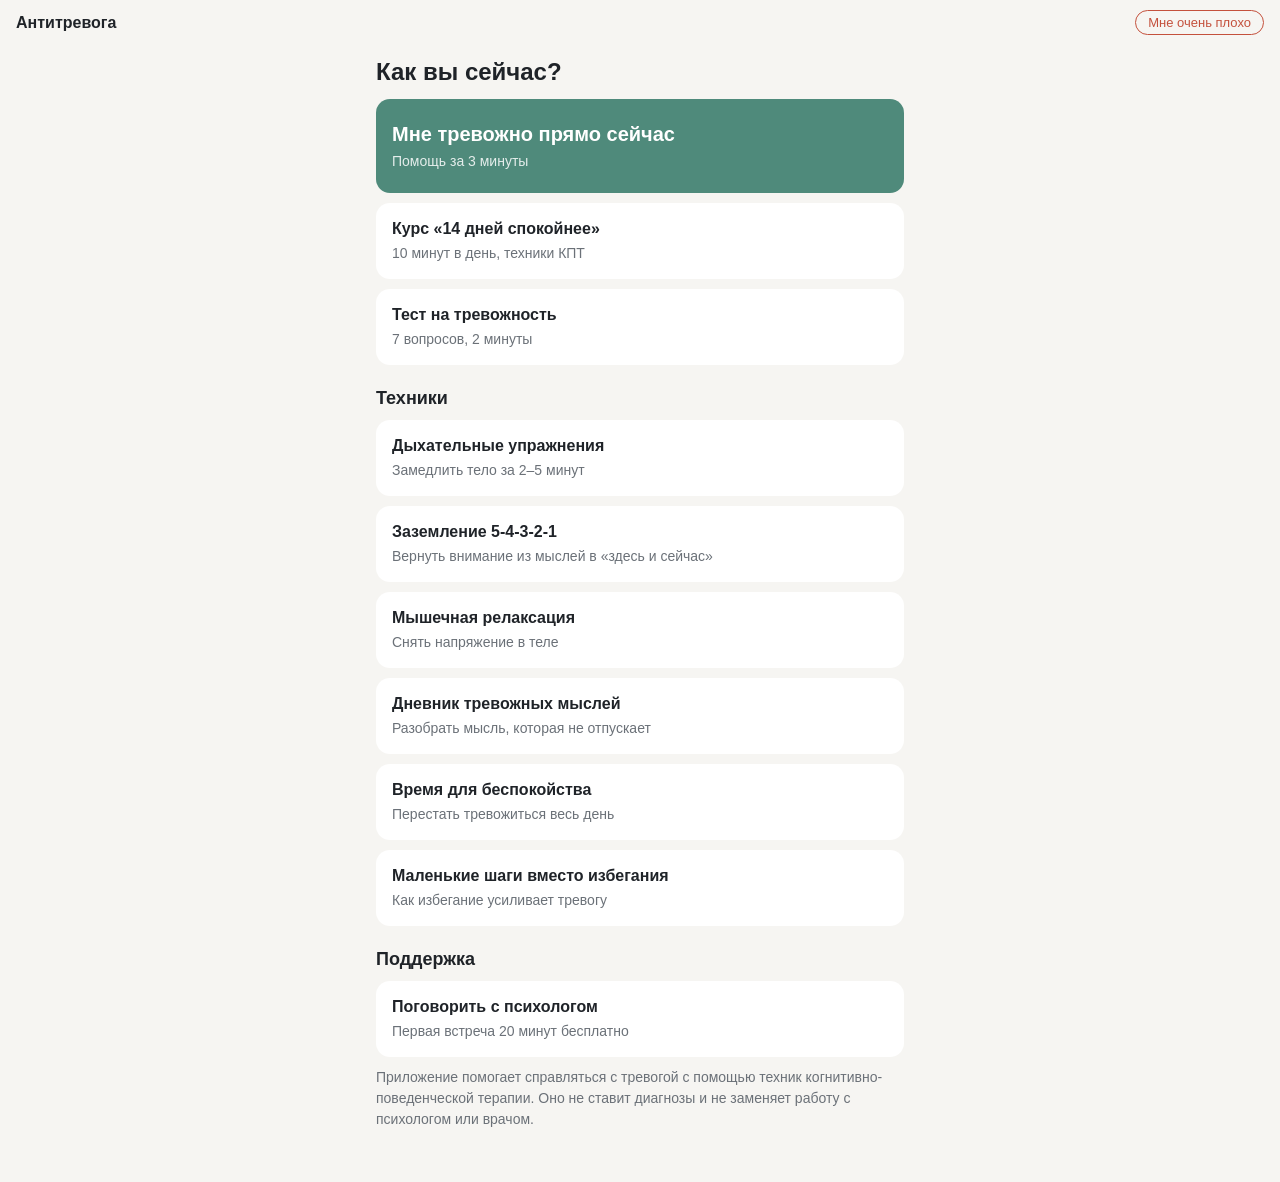
==== webapp/index.html @ 84f03b7c "Add Antitrevoga Telegram Mini App prototype Static web app for anxiety self-help (breathing, groundi" ====
<!doctype html>
<html lang="ru">
<head>
  <meta charset="utf-8">
  <meta name="viewport" content="width=device-width, initial-scale=1, viewport-fit=cover">
  <title>Антитревога</title>
  <script src="https://telegram.org/js/telegram-web-app.js"></script>
  <link rel="stylesheet" href="styles.css">
</head>
<body>
  <header class="topbar">
    <button class="back" id="back" hidden aria-label="Назад">‹</button>
    <span class="brand">Антитревога</span>
    <button class="crisis-link" id="crisis-btn">Мне очень плохо</button>
  </header>
  <main id="app"></main>
  <script src="content.js"></script>
  <script src="app.js"></script>
</body>
</html>
---- webapp/styles.css ----
:root {
  /* Внутри Telegram цвета берутся из темы пользователя, вне его — запасные значения. */
  --bg: var(--tg-theme-bg-color, #f6f5f2);
  --card: var(--tg-theme-secondary-bg-color, #ffffff);
  --text: var(--tg-theme-text-color, #1f2328);
  --muted: var(--tg-theme-hint-color, #6b7178);
  --accent: var(--tg-theme-button-color, #4f8a7b);
  --accent-text: var(--tg-theme-button-text-color, #ffffff);
  --danger: #c4513d;
  --radius: 14px;
}

@media (prefers-color-scheme: dark) {
  :root {
    --bg: var(--tg-theme-bg-color, #17191c);
    --card: var(--tg-theme-secondary-bg-color, #22252a);
    --text: var(--tg-theme-text-color, #eceef0);
    --muted: var(--tg-theme-hint-color, #9aa1a8);
    --accent: var(--tg-theme-button-color, #6fb3a2);
    --accent-text: var(--tg-theme-button-text-color, #0f1513);
  }
}

* { box-sizing: border-box; }

body {
  margin: 0;
  background: var(--bg);
  color: var(--text);
  font: 16px/1.5 -apple-system, BlinkMacSystemFont, "Segoe UI", Roboto, sans-serif;
  -webkit-tap-highlight-color: transparent;
}

.topbar {
  position: sticky; top: 0; z-index: 5;
  display: flex; align-items: center; gap: 8px;
  padding: 10px 16px;
  background: var(--bg);
}
.brand { font-weight: 600; flex: 1; }
.back { font-size: 28px; line-height: 1; background: none; border: 0; color: var(--text); padding: 0 6px 0 0; }
.crisis-link {
  background: none; border: 1px solid var(--danger); color: var(--danger);
  border-radius: 999px; padding: 4px 12px; font-size: 13px;
}

main { padding: 4px 16px 40px; max-width: 560px; margin: 0 auto; }

h1 { font-size: 24px; line-height: 1.25; margin: 8px 0 12px; }
h2 { font-size: 18px; margin: 20px 0 8px; }
p { margin: 0 0 12px; }
.muted { color: var(--muted); font-size: 14px; }

.card {
  display: block; width: 100%; text-align: left;
  background: var(--card); color: var(--text);
  border: 0; border-radius: var(--radius);
  padding: 14px 16px; margin: 0 0 10px;
  font: inherit; text-decoration: none;
}
button.card { cursor: pointer; }
.card .title { font-weight: 600; display: block; }
.card .sub { color: var(--muted); font-size: 14px; }

.sos {
  background: var(--accent); color: var(--accent-text);
  padding: 20px 16px;
}
.sos .title { font-size: 20px; }
.sos .sub { color: inherit; opacity: .85; }

.btn {
  display: block; width: 100%;
  background: var(--accent); color: var(--accent-text);
  border: 0; border-radius: var(--radius);
  padding: 14px; margin: 12px 0 0;
  font: inherit; font-weight: 600; text-align: center; text-decoration: none;
  cursor: pointer;
}
.btn.secondary { background: var(--card); color: var(--text); }

.grid2 { display: grid; grid-template-columns: 1fr 1fr; gap: 10px; }
.grid2 .card { margin: 0; }

.option {
  display: block; width: 100%;
  background: var(--card); color: var(--text);
  border: 2px solid transparent; border-radius: var(--radius);
  padding: 14px 16px; margin: 0 0 8px; font: inherit; text-align: left;
}
.option.selected { border-color: var(--accent); }

.progress { height: 6px; background: var(--card); border-radius: 3px; overflow: hidden; margin: 8px 0 16px; }
.progress > i { display: block; height: 100%; background: var(--accent); }

/* Дыхательный круг */
.breath-wrap { display: grid; place-items: center; height: 280px; }
.breath {
  width: 120px; height: 120px; border-radius: 50%;
  background: var(--accent); opacity: .85;
  display: grid; place-items: center;
  color: var(--accent-text); font-weight: 600;
  transition-property: transform; transition-timing-function: ease-in-out;
}
.chips { display: flex; flex-wrap: wrap; gap: 8px; margin: 0 0 12px; }
.chip {
  background: var(--card); color: var(--text); border: 2px solid transparent;
  border-radius: 999px; padding: 6px 14px; font: inherit; font-size: 14px;
}
.chip.selected { border-color: var(--accent); }

textarea, input[type=text] {
  width: 100%; font: inherit; color: var(--text);
  background: var(--card); border: 1px solid transparent; border-radius: 10px;
  padding: 10px 12px; margin: 4px 0 12px;
}
textarea { min-height: 72px; resize: vertical; }
label { font-size: 14px; color: var(--muted); }
input[type=range] { width: 100%; accent-color: var(--accent); }

.big-number { font-size: 56px; font-weight: 700; text-align: center; margin: 12px 0; }

.day { display: flex; align-items: center; gap: 12px; }
.day .num {
  flex: none; width: 36px; height: 36px; border-radius: 50%;
  display: grid; place-items: center; background: var(--bg); font-weight: 600;
}
.day.done .num { background: var(--accent); color: var(--accent-text); }
.day.locked { opacity: .5; }

.contact { display: flex; justify-content: space-between; gap: 12px; align-items: center; }
.contact a { color: var(--danger); font-weight: 700; white-space: nowrap; text-decoration: none; }

.notice { border-left: 3px solid var(--accent); padding: 8px 12px; background: var(--card); border-radius: 8px; }
.danger-box { border-left-color: var(--danger); }
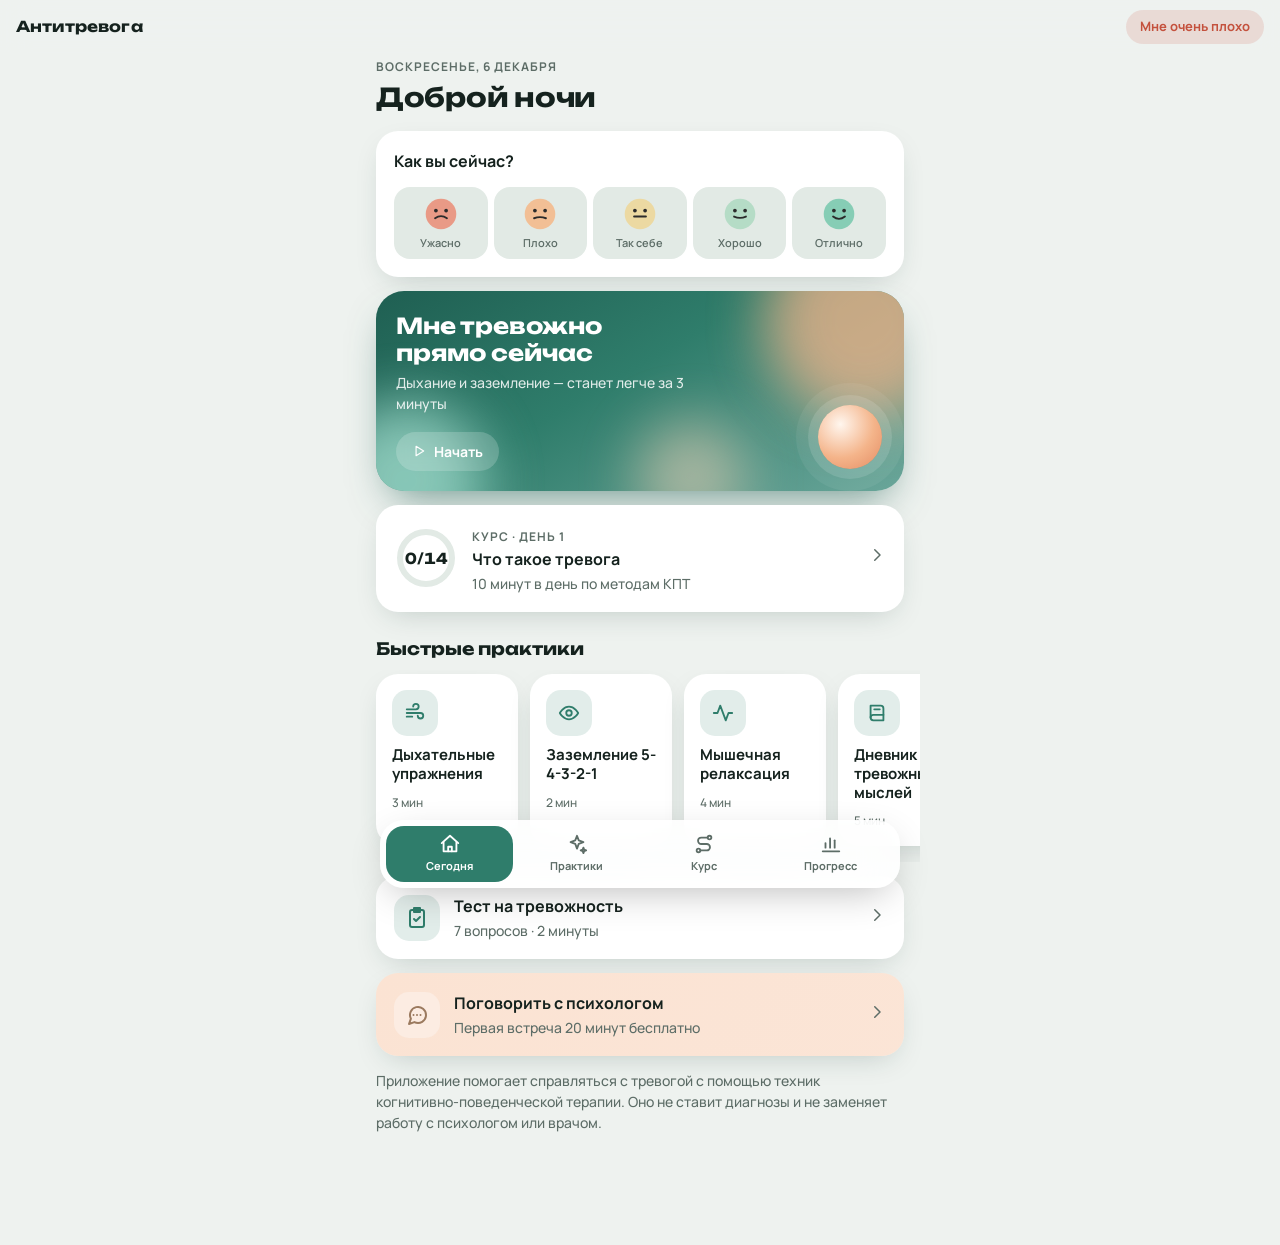
==== commit 07e7c496: "Redesign Antitrevoga as a mobile app Bottom tab bar (today, practices, course, progress), mood check" ====
--- a/webapp/index.html
+++ b/webapp/index.html
@@ -5,15 +5,22 @@
   <meta name="viewport" content="width=device-width, initial-scale=1, viewport-fit=cover">
   <title>Антитревога</title>
   <script src="https://telegram.org/js/telegram-web-app.js"></script>
+  <link rel="preconnect" href="https://fonts.googleapis.com">
+  <link rel="preconnect" href="https://fonts.gstatic.com" crossorigin>
+  <link rel="stylesheet" href="https://fonts.googleapis.com/css2?family=Manrope:wght@400;500;600;700;800&family=Unbounded:wght@500;700&display=swap">
   <link rel="stylesheet" href="styles.css">
 </head>
 <body>
   <header class="topbar">
-    <button class="back" id="back" hidden aria-label="Назад">‹</button>
-    <span class="brand">Антитревога</span>
+    <button class="back" id="back" hidden aria-label="Назад"></button>
+    <span class="brand" id="brand">Антитревога</span>
     <button class="crisis-link" id="crisis-btn">Мне очень плохо</button>
   </header>
   <main id="app"></main>
+  <nav class="tabbar" id="tabbar" aria-label="Разделы"></nav>
+  <!-- Библиотеки лежат локально: CDN в РФ могут быть недоступны. Без них приложение работает, только без части анимаций. -->
+  <script src="vendor/gsap.min.js"></script>
+  <script src="vendor/confetti.browser.js"></script>
   <script src="content.js"></script>
   <script src="app.js"></script>
 </body>
--- a/webapp/styles.css
+++ b/webapp/styles.css
@@ -1,135 +1,408 @@
+/* Layout: мобильное приложение — экран со скроллом + нижнее меню; карточки разной роли, а не одинаковые плитки.
+   Палитра «рассвет над водой»: туманный шалфей днём, хвойная ночь в тёмной теме, персиковый свет как тёплый акцент. */
 :root {
-  /* Внутри Telegram цвета берутся из темы пользователя, вне его — запасные значения. */
-  --bg: var(--tg-theme-bg-color, #f6f5f2);
-  --card: var(--tg-theme-secondary-bg-color, #ffffff);
-  --text: var(--tg-theme-text-color, #1f2328);
-  --muted: var(--tg-theme-hint-color, #6b7178);
-  --accent: var(--tg-theme-button-color, #4f8a7b);
-  --accent-text: var(--tg-theme-button-text-color, #ffffff);
+  --bg: #eef2ef;
+  --surface: #ffffff;
+  --surface-2: #e2eae5;
+  --ink: #15221e;
+  --muted: #5d6d67;
+  --accent: #2f7d6b;
+  --accent-ink: #ffffff;
+  --calm: #a6d2c6;
+  --glow: #f4b48a;
+  --glow-soft: #fbe3d3;
   --danger: #c4513d;
-  --radius: 14px;
+  --line: rgba(21, 34, 30, 0.08);
+  --shadow: 0 10px 30px -12px rgba(25, 60, 50, 0.25);
+
+  --font-display: "Unbounded", "Manrope", system-ui, sans-serif;
+  --font-body: "Manrope", -apple-system, BlinkMacSystemFont, "Segoe UI", Roboto, sans-serif;
+  --radius: 22px;
+  --radius-sm: 14px;
+  --tabbar-h: 68px;
+  color-scheme: light;
 }
 
 @media (prefers-color-scheme: dark) {
-  :root {
-    --bg: var(--tg-theme-bg-color, #17191c);
-    --card: var(--tg-theme-secondary-bg-color, #22252a);
-    --text: var(--tg-theme-text-color, #eceef0);
-    --muted: var(--tg-theme-hint-color, #9aa1a8);
-    --accent: var(--tg-theme-button-color, #6fb3a2);
-    --accent-text: var(--tg-theme-button-text-color, #0f1513);
+  :root:not([data-theme="light"]) {
+    --bg: #0d1614;
+    --surface: #16211e;
+    --surface-2: #1f2c28;
+    --ink: #e7efeb;
+    --muted: #8ea39b;
+    --accent: #6cc5ae;
+    --accent-ink: #0c1a16;
+    --calm: #2c5a4f;
+    --glow: #f0a97f;
+    --glow-soft: #3a2a22;
+    --danger: #ef7a62;
+    --line: rgba(231, 239, 235, 0.08);
+    --shadow: 0 10px 30px -12px rgba(0, 0, 0, 0.6);
+    color-scheme: dark;
   }
 }
+:root[data-theme="dark"] {
+  --bg: #0d1614;
+  --surface: #16211e;
+  --surface-2: #1f2c28;
+  --ink: #e7efeb;
+  --muted: #8ea39b;
+  --accent: #6cc5ae;
+  --accent-ink: #0c1a16;
+  --calm: #2c5a4f;
+  --glow: #f0a97f;
+  --glow-soft: #3a2a22;
+  --danger: #ef7a62;
+  --line: rgba(231, 239, 235, 0.08);
+  --shadow: 0 10px 30px -12px rgba(0, 0, 0, 0.6);
+  color-scheme: dark;
+}
 
 * { box-sizing: border-box; }
+html, body { min-height: 100%; }
 
 body {
   margin: 0;
   background: var(--bg);
-  color: var(--text);
-  font: 16px/1.5 -apple-system, BlinkMacSystemFont, "Segoe UI", Roboto, sans-serif;
+  color: var(--ink);
+  font: 500 16px/1.5 var(--font-body);
   -webkit-tap-highlight-color: transparent;
-}
-
+  -webkit-font-smoothing: antialiased;
+}
+
+button { font: inherit; color: inherit; cursor: pointer; }
+button:focus-visible, a:focus-visible, input:focus-visible, textarea:focus-visible {
+  outline: 2px solid var(--accent); outline-offset: 2px;
+}
+
+/* ---------- Верхняя панель ---------- */
 .topbar {
-  position: sticky; top: 0; z-index: 5;
-  display: flex; align-items: center; gap: 8px;
-  padding: 10px 16px;
-  background: var(--bg);
-}
-.brand { font-weight: 600; flex: 1; }
-.back { font-size: 28px; line-height: 1; background: none; border: 0; color: var(--text); padding: 0 6px 0 0; }
+  position: sticky; top: env(safe-area-inset-top, 0px); z-index: 20;
+  display: flex; align-items: center; gap: 10px;
+  padding: 10px max(16px, env(safe-area-inset-right, 0px)) 10px max(16px, env(safe-area-inset-left, 0px));
+  background: color-mix(in srgb, var(--bg) 82%, transparent);
+  backdrop-filter: blur(14px); -webkit-backdrop-filter: blur(14px);
+}
+body::before {
+  content: ""; position: fixed; inset: 0 0 auto; height: env(safe-area-inset-top, 0px);
+  z-index: 21; background: var(--bg);
+}
+.back[hidden] { display: none; }
+.back {
+  width: 38px; height: 38px; border-radius: 50%; border: 0;
+  background: var(--surface); display: grid; place-items: center; box-shadow: var(--shadow);
+}
+.brand { flex: 1; font: 700 15px var(--font-display); letter-spacing: .01em; }
 .crisis-link {
-  background: none; border: 1px solid var(--danger); color: var(--danger);
-  border-radius: 999px; padding: 4px 12px; font-size: 13px;
-}
-
-main { padding: 4px 16px 40px; max-width: 560px; margin: 0 auto; }
-
-h1 { font-size: 24px; line-height: 1.25; margin: 8px 0 12px; }
-h2 { font-size: 18px; margin: 20px 0 8px; }
+  border: 0; border-radius: 999px; padding: 7px 14px;
+  background: color-mix(in srgb, var(--danger) 14%, transparent); color: var(--danger);
+  font-size: 13px; font-weight: 700;
+}
+
+main {
+  display: flex; flex-direction: column; gap: 14px;
+  max-width: 560px; margin: 0 auto;
+  padding: 4px max(16px, env(safe-area-inset-right, 0px)) calc(var(--tabbar-h) + 32px + env(safe-area-inset-bottom, 0px)) max(16px, env(safe-area-inset-left, 0px));
+}
+body.no-tabs main { padding-bottom: calc(40px + env(safe-area-inset-bottom, 0px)); }
+
+.stack { display: flex; flex-direction: column; gap: 12px; }
+
+/* ---------- Типографика ---------- */
+h1 {
+  font: 700 26px/1.2 var(--font-display); letter-spacing: -0.01em;
+  margin: 6px 0 4px; text-wrap: balance;
+}
+h2 {
+  font: 700 17px/1.3 var(--font-display);
+  margin: 12px 0 0; text-wrap: balance;
+}
 p { margin: 0 0 12px; }
+.eyebrow { font-size: 12px; font-weight: 700; letter-spacing: .08em; text-transform: uppercase; color: var(--muted); }
 .muted { color: var(--muted); font-size: 14px; }
-
+.lead { font-size: 17px; line-height: 1.55; }
+
+/* ---------- Карточки ---------- */
 .card {
-  display: block; width: 100%; text-align: left;
-  background: var(--card); color: var(--text);
+  position: relative; display: block; width: 100%; text-align: left;
+  background: var(--surface); color: var(--ink);
   border: 0; border-radius: var(--radius);
-  padding: 14px 16px; margin: 0 0 10px;
-  font: inherit; text-decoration: none;
-}
-button.card { cursor: pointer; }
-.card .title { font-weight: 600; display: block; }
-.card .sub { color: var(--muted); font-size: 14px; }
-
-.sos {
-  background: var(--accent); color: var(--accent-text);
-  padding: 20px 16px;
-}
-.sos .title { font-size: 20px; }
-.sos .sub { color: inherit; opacity: .85; }
-
+  padding: 18px; text-decoration: none;
+  box-shadow: var(--shadow);
+}
+.card .title { display: block; font-weight: 700; font-size: 16px; }
+.card .sub { display: block; color: var(--muted); font-size: 14px; margin-top: 2px; }
+.row { display: flex; align-items: center; gap: 14px; }
+.row > .grow { flex: 1; min-width: 0; }
+
+.icon-chip {
+  flex: none; width: 46px; height: 46px; border-radius: 15px;
+  display: grid; place-items: center;
+  background: color-mix(in srgb, var(--accent) 14%, var(--surface));
+  color: var(--accent);
+}
+.icon-chip.warm { background: color-mix(in srgb, var(--glow) 25%, var(--surface)); color: color-mix(in srgb, var(--glow) 60%, var(--ink)); }
+.chev { color: var(--muted); flex: none; }
+
+/* Герой SOS: живое небо с плавающими пятнами света */
+.hero {
+  position: relative; overflow: hidden; isolation: isolate;
+  border-radius: 28px; padding: 22px 20px 20px; min-height: 178px;
+  color: #fff; border: 0; width: 100%; text-align: left;
+  background: linear-gradient(150deg, #1f5f52 0%, #2f7d6b 45%, #6aa69a 100%);
+  box-shadow: 0 18px 40px -16px rgba(31, 95, 82, .7);
+}
+.hero .blob {
+  position: absolute; border-radius: 50%; filter: blur(28px); z-index: -1; opacity: .75;
+  animation: drift 14s ease-in-out infinite alternate;
+}
+.hero .b1 { width: 200px; height: 200px; background: #f4b48a; right: -60px; top: -70px; }
+.hero .b2 { width: 160px; height: 160px; background: #a6e0d1; left: -50px; bottom: -70px; animation-duration: 18s; }
+.hero .b3 { width: 110px; height: 110px; background: #ffd9bd; right: 30%; bottom: -40px; animation-duration: 11s; opacity: .5; }
+@keyframes drift {
+  from { transform: translate(0, 0) scale(1); }
+  to   { transform: translate(-30px, 24px) scale(1.15); }
+}
+.hero .hero-title { font: 700 22px/1.2 var(--font-display); display: block; max-width: 70%; text-wrap: balance; }
+.hero .hero-sub { display: block; opacity: .85; margin-top: 6px; font-size: 14px; max-width: 62%; }
+.hero .pill {
+  display: inline-flex; align-items: center; gap: 8px; margin-top: 18px;
+  background: rgba(255,255,255,.18); border-radius: 999px; padding: 9px 16px; font-weight: 700; font-size: 14px;
+  backdrop-filter: blur(6px); -webkit-backdrop-filter: blur(6px);
+}
+.hero .mini-orb {
+  position: absolute; right: 22px; bottom: 22px; width: 64px; height: 64px; border-radius: 50%;
+  background: radial-gradient(circle at 35% 30%, #fff6ee, #f4b48a 55%, #e48b62);
+  box-shadow: 0 0 0 10px rgba(255,255,255,.12), 0 0 0 22px rgba(255,255,255,.06);
+  animation: breathe 8s ease-in-out infinite;
+}
+@keyframes breathe {
+  0%, 100% { transform: scale(.85); }
+  50% { transform: scale(1.1); }
+}
+
+/* Карточка психолога — тёплая */
+.warm-card {
+  background: linear-gradient(135deg, var(--glow-soft), color-mix(in srgb, var(--glow) 35%, var(--surface)));
+}
+
+/* ---------- Настроение ---------- */
+.moods { display: flex; justify-content: space-between; gap: 6px; margin-top: 14px; }
+.mood {
+  flex: 1; border: 0; background: var(--surface-2); border-radius: 16px; padding: 10px 0 8px;
+  display: flex; flex-direction: column; align-items: center; gap: 4px;
+  font-size: 11px; color: var(--muted); font-weight: 600;
+  transition: background .2s, transform .2s;
+}
+.mood svg { width: 34px; height: 34px; }
+.mood.selected { background: color-mix(in srgb, var(--accent) 22%, var(--surface)); color: var(--ink); }
+.mood-reply { margin: 12px 0 0; font-size: 14px; }
+
+/* ---------- Горизонтальная лента практик ---------- */
+.rail {
+  display: flex; gap: 12px; overflow-x: auto; scroll-snap-type: x mandatory;
+  margin: 0 calc(-1 * max(16px, env(safe-area-inset-left, 0px)));
+  padding: 4px max(16px, env(safe-area-inset-left, 0px)) 16px;
+  scrollbar-width: none; scroll-padding-inline: max(16px, env(safe-area-inset-left, 0px));
+}
+.rail::-webkit-scrollbar { display: none; }
+.tile {
+  flex: none; width: 142px; scroll-snap-align: start;
+  display: flex; flex-direction: column; gap: 10px; align-items: flex-start;
+  border: 0; text-align: left; border-radius: var(--radius); padding: 16px;
+  background: var(--surface); box-shadow: var(--shadow);
+}
+.tile .title { font-weight: 700; font-size: 15px; line-height: 1.25; }
+.tile .sub { font-size: 12px; color: var(--muted); }
+
+.grid2 { display: grid; grid-template-columns: 1fr 1fr; gap: 12px; }
+.grid2 .tile { width: auto; }
+
+/* ---------- Кольцо прогресса ---------- */
+.ring { flex: none; position: relative; width: 64px; height: 64px; }
+.ring svg { width: 100%; height: 100%; transform: rotate(-90deg); }
+.ring .track { stroke: var(--surface-2); }
+.ring .bar { stroke: var(--accent); stroke-linecap: round; transition: stroke-dashoffset 1s cubic-bezier(.2,.8,.2,1); }
+.ring .label {
+  position: absolute; inset: 0; display: grid; place-items: center;
+  font: 700 15px var(--font-display); font-variant-numeric: tabular-nums;
+}
+.ring.big { width: 112px; height: 112px; }
+.ring.big .label { font-size: 24px; }
+
+/* ---------- Кнопки ---------- */
 .btn {
-  display: block; width: 100%;
-  background: var(--accent); color: var(--accent-text);
-  border: 0; border-radius: var(--radius);
-  padding: 14px; margin: 12px 0 0;
-  font: inherit; font-weight: 600; text-align: center; text-decoration: none;
-  cursor: pointer;
-}
-.btn.secondary { background: var(--card); color: var(--text); }
-
-.grid2 { display: grid; grid-template-columns: 1fr 1fr; gap: 10px; }
-.grid2 .card { margin: 0; }
+  display: flex; align-items: center; justify-content: center; gap: 8px; width: 100%;
+  background: var(--accent); color: var(--accent-ink);
+  border: 0; border-radius: 18px; padding: 16px;
+  font-weight: 700; text-decoration: none;
+  box-shadow: 0 10px 24px -12px color-mix(in srgb, var(--accent) 80%, transparent);
+  transition: transform .15s;
+}
+.btn:active, .card:active, .tile:active, .hero:active, .mood:active { transform: scale(.97); }
+.btn.secondary { background: var(--surface); color: var(--ink); box-shadow: var(--shadow); }
+.btn.warm { background: var(--glow); color: #2b1a10; }
+.btn + .btn { margin-top: 10px; }
+main > .btn + .btn, main > form { margin-top: 0; }
+
+/* ---------- Нижнее меню ---------- */
+.tabbar {
+  position: fixed; z-index: 30;
+  left: max(12px, env(safe-area-inset-left, 0px)); right: max(12px, env(safe-area-inset-right, 0px));
+  bottom: calc(12px + env(safe-area-inset-bottom, 0px));
+  max-width: 520px; margin: 0 auto; height: var(--tabbar-h);
+  display: grid; grid-template-columns: repeat(4, 1fr);
+  background: color-mix(in srgb, var(--surface) 88%, transparent);
+  backdrop-filter: blur(18px); -webkit-backdrop-filter: blur(18px);
+  border-radius: 24px; box-shadow: 0 12px 40px -12px rgba(0,0,0,.3);
+  padding: 6px;
+}
+.tabbar[hidden] { display: none; }
+.tab {
+  position: relative; z-index: 1; border: 0; background: none;
+  display: flex; flex-direction: column; align-items: center; justify-content: center; gap: 3px;
+  font-size: 11px; font-weight: 700; color: var(--muted);
+  transition: color .25s;
+}
+.tab.active { color: var(--accent-ink); }
+.tab-indicator {
+  position: absolute; top: 6px; bottom: 6px; left: 6px; width: calc((100% - 12px) / 4);
+  border-radius: 18px; background: var(--accent);
+  transition: transform .45s cubic-bezier(.3,1.4,.5,1);
+}
+
+/* ---------- Дыхание ---------- */
+.orb-stage { position: relative; height: 330px; display: grid; place-items: center; margin: 4px 0; }
+.orb-halo, .orb-core {
+  position: absolute; border-radius: 50%;
+  transition-property: transform; transition-timing-function: cubic-bezier(.45,0,.55,1);
+}
+.orb-halo.h1 { width: 230px; height: 230px; background: color-mix(in srgb, var(--calm) 40%, transparent); }
+.orb-halo.h2 { width: 180px; height: 180px; background: color-mix(in srgb, var(--calm) 70%, transparent); }
+.orb-core {
+  width: 130px; height: 130px;
+  background: radial-gradient(circle at 35% 30%, #fff7ef, var(--glow) 50%, color-mix(in srgb, var(--glow) 70%, var(--accent)));
+  box-shadow: 0 20px 60px -10px color-mix(in srgb, var(--glow) 70%, transparent);
+}
+.orb-ring { position: absolute; width: 290px; height: 290px; transform: rotate(-90deg); }
+.orb-ring circle { fill: none; stroke-width: 4; }
+.orb-ring .track { stroke: var(--surface-2); }
+.orb-ring .bar { stroke: var(--accent); stroke-linecap: round; }
+.orb-label {
+  position: relative; z-index: 2; text-align: center; color: #3a2416; pointer-events: none;
+}
+.orb-label b { display: block; font: 700 20px var(--font-display); }
+.orb-label span { font: 700 30px var(--font-display); font-variant-numeric: tabular-nums; }
+.particles { position: absolute; inset: 0; pointer-events: none; }
+.particles i {
+  position: absolute; left: 50%; top: 50%; width: 6px; height: 6px; border-radius: 50%;
+  background: var(--glow); opacity: 0; animation: float 6s ease-in-out infinite;
+}
+@keyframes float {
+  0% { transform: translate(0, 0) scale(.5); opacity: 0; }
+  20% { opacity: .8; }
+  100% { transform: translate(var(--dx), var(--dy)) scale(1); opacity: 0; }
+}
+.timer { text-align: center; font-weight: 700; color: var(--muted); font-variant-numeric: tabular-nums; }
+
+.chips { display: flex; flex-wrap: wrap; gap: 8px; margin: 6px 0 4px; }
+.chip {
+  border: 0; border-radius: 999px; padding: 9px 16px; font-size: 14px; font-weight: 700;
+  background: var(--surface); color: var(--ink); box-shadow: var(--shadow);
+  transition: background .2s, color .2s;
+}
+.chip.selected { background: var(--ink); color: var(--bg); }
+
+/* ---------- Пошаговые упражнения ---------- */
+.dots { display: flex; gap: 6px; margin: 8px 0 18px; }
+.dots i { flex: 1; height: 6px; border-radius: 3px; background: var(--surface-2); transition: background .3s; }
+.dots i.on { background: var(--accent); }
+.step-num {
+  font: 700 96px/1 var(--font-display); text-align: center; margin: 18px 0 8px;
+  background: linear-gradient(160deg, var(--accent), var(--glow));
+  -webkit-background-clip: text; background-clip: text; color: transparent;
+}
+.center { text-align: center; }
+.count {
+  font: 700 64px/1 var(--font-display); text-align: center; margin: 24px 0;
+  font-variant-numeric: tabular-nums;
+}
 
 .option {
-  display: block; width: 100%;
-  background: var(--card); color: var(--text);
-  border: 2px solid transparent; border-radius: var(--radius);
-  padding: 14px 16px; margin: 0 0 8px; font: inherit; text-align: left;
-}
+  display: flex; align-items: center; gap: 12px; width: 100%;
+  background: var(--surface); color: var(--ink); box-shadow: var(--shadow);
+  border: 2px solid transparent; border-radius: 18px;
+  padding: 16px; text-align: left; font-weight: 600;
+  transition: border-color .2s, transform .15s;
+}
+.option .dot { width: 22px; height: 22px; border-radius: 50%; border: 2px solid var(--surface-2); flex: none; transition: all .2s; }
 .option.selected { border-color: var(--accent); }
-
-.progress { height: 6px; background: var(--card); border-radius: 3px; overflow: hidden; margin: 8px 0 16px; }
-.progress > i { display: block; height: 100%; background: var(--accent); }
-
-/* Дыхательный круг */
-.breath-wrap { display: grid; place-items: center; height: 280px; }
-.breath {
-  width: 120px; height: 120px; border-radius: 50%;
-  background: var(--accent); opacity: .85;
-  display: grid; place-items: center;
-  color: var(--accent-text); font-weight: 600;
-  transition-property: transform; transition-timing-function: ease-in-out;
-}
-.chips { display: flex; flex-wrap: wrap; gap: 8px; margin: 0 0 12px; }
-.chip {
-  background: var(--card); color: var(--text); border: 2px solid transparent;
-  border-radius: 999px; padding: 6px 14px; font: inherit; font-size: 14px;
-}
-.chip.selected { border-color: var(--accent); }
-
+.option.selected .dot { border-color: var(--accent); background: var(--accent); box-shadow: inset 0 0 0 4px var(--surface); }
+
+/* ---------- Формы ---------- */
 textarea, input[type=text] {
-  width: 100%; font: inherit; color: var(--text);
-  background: var(--card); border: 1px solid transparent; border-radius: 10px;
-  padding: 10px 12px; margin: 4px 0 12px;
-}
-textarea { min-height: 72px; resize: vertical; }
-label { font-size: 14px; color: var(--muted); }
-input[type=range] { width: 100%; accent-color: var(--accent); }
-
-.big-number { font-size: 56px; font-weight: 700; text-align: center; margin: 12px 0; }
-
-.day { display: flex; align-items: center; gap: 12px; }
-.day .num {
-  flex: none; width: 36px; height: 36px; border-radius: 50%;
-  display: grid; place-items: center; background: var(--bg); font-weight: 600;
-}
-.day.done .num { background: var(--accent); color: var(--accent-text); }
-.day.locked { opacity: .5; }
-
+  width: 100%; font: inherit; color: var(--ink);
+  background: var(--surface); border: 2px solid transparent; border-radius: 16px;
+  padding: 14px; margin: 6px 0 14px; box-shadow: var(--shadow);
+}
+textarea:focus, input[type=text]:focus { outline: none; border-color: var(--accent); }
+textarea { min-height: 84px; resize: vertical; }
+label { font-size: 14px; font-weight: 700; }
+input[type=range] { width: 100%; accent-color: var(--accent); margin: 10px 0 18px; }
+
+.notice {
+  border-radius: 18px; padding: 16px;
+  background: color-mix(in srgb, var(--accent) 10%, var(--surface));
+}
+.notice.danger { background: color-mix(in srgb, var(--danger) 12%, var(--surface)); }
+
+/* ---------- Курс: тропинка ---------- */
+.path { position: relative; display: flex; flex-direction: column; gap: 10px; }
+.path::before {
+  content: ""; position: absolute; left: 39px; top: 30px; bottom: 30px; width: 2px;
+  background: repeating-linear-gradient(to bottom, var(--surface-2) 0 6px, transparent 6px 12px);
+}
+.node { display: flex; align-items: center; gap: 14px; padding: 14px 16px; }
+.node .num {
+  position: relative; z-index: 1; flex: none; width: 46px; height: 46px; border-radius: 50%;
+  display: grid; place-items: center; font: 700 16px var(--font-display);
+  background: var(--surface-2); color: var(--muted);
+}
+.node.done .num { background: var(--accent); color: var(--accent-ink); }
+.node.current .num { background: var(--glow); color: #2b1a10; animation: pulse 2.4s ease-out infinite; }
+.node.locked { opacity: .55; box-shadow: none; background: transparent; }
+@keyframes pulse {
+  0% { box-shadow: 0 0 0 0 color-mix(in srgb, var(--glow) 70%, transparent); }
+  100% { box-shadow: 0 0 0 16px transparent; }
+}
+
+/* ---------- Прогресс ---------- */
+.stats { display: grid; grid-template-columns: repeat(3, 1fr); gap: 10px; }
+.stat { padding: 16px 12px; text-align: center; }
+.stat b { display: block; font: 700 28px var(--font-display); font-variant-numeric: tabular-nums; }
+.stat span { font-size: 12px; color: var(--muted); font-weight: 600; }
+.chart { width: 100%; height: auto; display: block; overflow: visible; }
+.chart text { fill: var(--muted); font: 600 11px var(--font-body); }
+.chart .grid { stroke: var(--line); }
+.chart .line { fill: none; stroke: var(--accent); stroke-width: 3; stroke-linecap: round; stroke-linejoin: round; }
+.chart .area { fill: color-mix(in srgb, var(--accent) 16%, transparent); }
+.chart .pt { fill: var(--surface); stroke: var(--accent); stroke-width: 2.5; }
+.chart .bar { fill: var(--accent); }
+.chart .bar.warn { fill: var(--glow); }
+.chart .bar.bad { fill: var(--danger); }
+
+/* ---------- Результат теста ---------- */
+.gauge { display: block; width: 240px; max-width: 100%; margin: 6px auto 0; }
+.gauge .track { stroke: var(--surface-2); }
+.gauge .bar { stroke: url(#gaugeGrad); stroke-linecap: round; }
+.score { text-align: center; font: 700 52px/1 var(--font-display); margin-top: -64px; font-variant-numeric: tabular-nums; }
+.score small { font-size: 18px; color: var(--muted); }
+
+.entry .title { margin-top: 2px; }
 .contact { display: flex; justify-content: space-between; gap: 12px; align-items: center; }
-.contact a { color: var(--danger); font-weight: 700; white-space: nowrap; text-decoration: none; }
-
-.notice { border-left: 3px solid var(--accent); padding: 8px 12px; background: var(--card); border-radius: 8px; }
-.danger-box { border-left-color: var(--danger); }
+.contact .phone { color: var(--danger); font: 700 16px var(--font-display); white-space: nowrap; text-decoration: none; user-select: all; }
+
+@media (prefers-reduced-motion: reduce) {
+  *, *::before, *::after { animation-duration: .001s !important; animation-iteration-count: 1 !important; transition-duration: .001s !important; }
+}
+.rail { margin-top: 10px; }
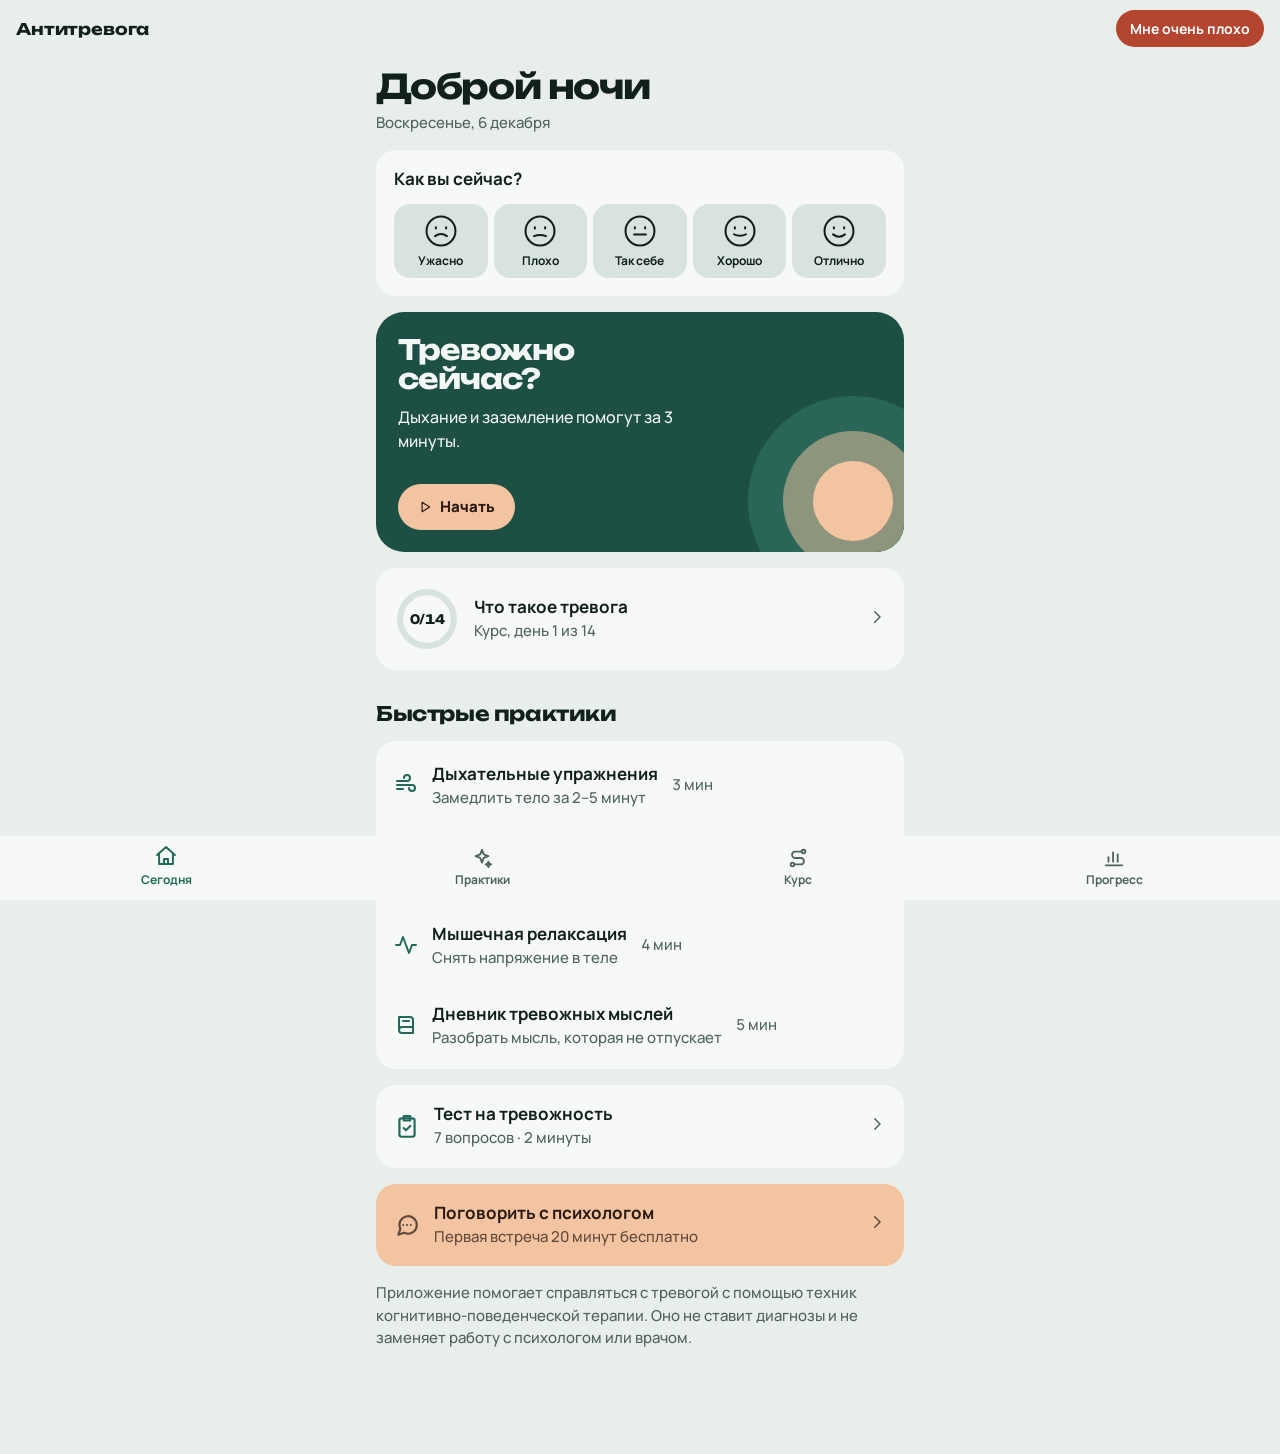
==== commit 51c3026c: "Restyle Antitrevoga by taste-skill house rules Flat colour fields instead of gradients and glows, to" ====
--- a/webapp/index.html
+++ b/webapp/index.html
@@ -18,9 +18,8 @@
   </header>
   <main id="app"></main>
   <nav class="tabbar" id="tabbar" aria-label="Разделы"></nav>
-  <!-- Библиотеки лежат локально: CDN в РФ могут быть недоступны. Без них приложение работает, только без части анимаций. -->
+  <!-- GSAP лежит локально: CDN в РФ могут быть недоступны. Без неё приложение работает, только без части анимаций. -->
   <script src="vendor/gsap.min.js"></script>
-  <script src="vendor/confetti.browser.js"></script>
   <script src="content.js"></script>
   <script src="app.js"></script>
 </body>
--- a/webapp/styles.css
+++ b/webapp/styles.css
@@ -1,60 +1,64 @@
-/* Layout: мобильное приложение — экран со скроллом + нижнее меню; карточки разной роли, а не одинаковые плитки.
-   Палитра «рассвет над водой»: туманный шалфей днём, хвойная ночь в тёмной теме, персиковый свет как тёплый акцент. */
+/* Layout: экран приложения — крупный заголовок, затем панели, разделённые шагом тона; меню прикреплено к низу.
+   Правила дома: без градиентов, теней, свечения, стекла, капса и иконок в плашках. Поверхности отделяются тоном.
+   Палитра: туманный шалфей (фон), хвойная зелень (действие и поле SOS), персик (тёплое поле психолога и дыхания). */
 :root {
-  --bg: #eef2ef;
-  --surface: #ffffff;
-  --surface-2: #e2eae5;
-  --ink: #15221e;
-  --muted: #5d6d67;
-  --accent: #2f7d6b;
+  --bg: #e8eeea;
+  --surface: #f6f9f7;
+  --surface-2: #d9e3dd;
+  --ink: #12201b;
+  --muted: #4f625b;
+  --accent: #23695a;
   --accent-ink: #ffffff;
-  --calm: #a6d2c6;
-  --glow: #f4b48a;
-  --glow-soft: #fbe3d3;
-  --danger: #c4513d;
-  --line: rgba(21, 34, 30, 0.08);
-  --shadow: 0 10px 30px -12px rgba(25, 60, 50, 0.25);
+  --field: #1d4f44;
+  --field-ink: #f3f7f5;
+  --field-2: #2a6658;
+  --peach: #f2c4a2;
+  --peach-ink: #2a1a10;
+  --peach-2: #e9b089;
+  --danger: #b4452f;
 
   --font-display: "Unbounded", "Manrope", system-ui, sans-serif;
   --font-body: "Manrope", -apple-system, BlinkMacSystemFont, "Segoe UI", Roboto, sans-serif;
-  --radius: 22px;
-  --radius-sm: 14px;
-  --tabbar-h: 68px;
+  --radius: 20px;
+  --tabbar-h: 64px;
+  --ease: cubic-bezier(.2, .8, .2, 1);
   color-scheme: light;
 }
 
 @media (prefers-color-scheme: dark) {
   :root:not([data-theme="light"]) {
-    --bg: #0d1614;
-    --surface: #16211e;
-    --surface-2: #1f2c28;
-    --ink: #e7efeb;
-    --muted: #8ea39b;
-    --accent: #6cc5ae;
-    --accent-ink: #0c1a16;
-    --calm: #2c5a4f;
-    --glow: #f0a97f;
-    --glow-soft: #3a2a22;
-    --danger: #ef7a62;
-    --line: rgba(231, 239, 235, 0.08);
-    --shadow: 0 10px 30px -12px rgba(0, 0, 0, 0.6);
+    --bg: #0e1513;
+    --surface: #17211e;
+    --surface-2: #233029;
+    --ink: #e9f0ec;
+    --muted: #a1b3ab;
+    --accent: #7fceb8;
+    --accent-ink: #0d1a16;
+    --field: #1d4f44;
+    --field-ink: #f3f7f5;
+    --field-2: #2a6658;
+    --peach: #f0b994;
+    --peach-ink: #2a1a10;
+    --peach-2: #e3a47b;
+    --danger: #f08a73;
     color-scheme: dark;
   }
 }
 :root[data-theme="dark"] {
-  --bg: #0d1614;
-  --surface: #16211e;
-  --surface-2: #1f2c28;
-  --ink: #e7efeb;
-  --muted: #8ea39b;
-  --accent: #6cc5ae;
-  --accent-ink: #0c1a16;
-  --calm: #2c5a4f;
-  --glow: #f0a97f;
-  --glow-soft: #3a2a22;
-  --danger: #ef7a62;
-  --line: rgba(231, 239, 235, 0.08);
-  --shadow: 0 10px 30px -12px rgba(0, 0, 0, 0.6);
+  --bg: #0e1513;
+  --surface: #17211e;
+  --surface-2: #233029;
+  --ink: #e9f0ec;
+  --muted: #a1b3ab;
+  --accent: #7fceb8;
+  --accent-ink: #0d1a16;
+  --field: #1d4f44;
+  --field-ink: #f3f7f5;
+  --field-2: #2a6658;
+  --peach: #f0b994;
+  --peach-ink: #2a1a10;
+  --peach-2: #e3a47b;
+  --danger: #f08a73;
   color-scheme: dark;
 }
 
@@ -65,23 +69,22 @@
   margin: 0;
   background: var(--bg);
   color: var(--ink);
-  font: 500 16px/1.5 var(--font-body);
+  font: 500 17px/1.5 var(--font-body);
   -webkit-tap-highlight-color: transparent;
   -webkit-font-smoothing: antialiased;
 }
 
 button { font: inherit; color: inherit; cursor: pointer; }
 button:focus-visible, a:focus-visible, input:focus-visible, textarea:focus-visible {
-  outline: 2px solid var(--accent); outline-offset: 2px;
-}
-
-/* ---------- Верхняя панель ---------- */
+  outline: 3px solid var(--accent); outline-offset: 2px;
+}
+
+/* ---------- Верхняя панель: простая полоса ---------- */
 .topbar {
   position: sticky; top: env(safe-area-inset-top, 0px); z-index: 20;
   display: flex; align-items: center; gap: 10px;
   padding: 10px max(16px, env(safe-area-inset-right, 0px)) 10px max(16px, env(safe-area-inset-left, 0px));
-  background: color-mix(in srgb, var(--bg) 82%, transparent);
-  backdrop-filter: blur(14px); -webkit-backdrop-filter: blur(14px);
+  background: var(--bg);
 }
 body::before {
   content: ""; position: fixed; inset: 0 0 auto; height: env(safe-area-inset-top, 0px);
@@ -89,320 +92,266 @@
 }
 .back[hidden] { display: none; }
 .back {
-  width: 38px; height: 38px; border-radius: 50%; border: 0;
-  background: var(--surface); display: grid; place-items: center; box-shadow: var(--shadow);
-}
-.brand { flex: 1; font: 700 15px var(--font-display); letter-spacing: .01em; }
+  width: 40px; height: 40px; border-radius: 50%; border: 0;
+  background: var(--surface-2); display: grid; place-items: center;
+}
+.brand { flex: 1; font: 700 16px var(--font-display); letter-spacing: -0.01em; }
 .crisis-link {
-  border: 0; border-radius: 999px; padding: 7px 14px;
-  background: color-mix(in srgb, var(--danger) 14%, transparent); color: var(--danger);
-  font-size: 13px; font-weight: 700;
+  border: 0; border-radius: 999px; padding: 8px 14px;
+  background: var(--danger); color: #fff;
+  font-size: 14px; font-weight: 700;
 }
 
 main {
-  display: flex; flex-direction: column; gap: 14px;
+  display: flex; flex-direction: column; gap: 16px;
   max-width: 560px; margin: 0 auto;
-  padding: 4px max(16px, env(safe-area-inset-right, 0px)) calc(var(--tabbar-h) + 32px + env(safe-area-inset-bottom, 0px)) max(16px, env(safe-area-inset-left, 0px));
+  padding: 8px max(16px, env(safe-area-inset-right, 0px)) calc(var(--tabbar-h) + 40px + env(safe-area-inset-bottom, 0px)) max(16px, env(safe-area-inset-left, 0px));
 }
 body.no-tabs main { padding-bottom: calc(40px + env(safe-area-inset-bottom, 0px)); }
-
-.stack { display: flex; flex-direction: column; gap: 12px; }
-
-/* ---------- Типографика ---------- */
+.stack { display: flex; flex-direction: column; gap: 10px; }
+
+/* ---------- Типографика: крупное и мелкое, без промежуточного ---------- */
 h1 {
-  font: 700 26px/1.2 var(--font-display); letter-spacing: -0.01em;
-  margin: 6px 0 4px; text-wrap: balance;
+  font: 700 34px/1.02 var(--font-display); letter-spacing: -0.035em;
+  margin: 4px 0 0; text-wrap: balance;
 }
 h2 {
-  font: 700 17px/1.3 var(--font-display);
-  margin: 12px 0 0; text-wrap: balance;
-}
-p { margin: 0 0 12px; }
-.eyebrow { font-size: 12px; font-weight: 700; letter-spacing: .08em; text-transform: uppercase; color: var(--muted); }
-.muted { color: var(--muted); font-size: 14px; }
-.lead { font-size: 17px; line-height: 1.55; }
-
-/* ---------- Карточки ---------- */
+  font: 700 20px/1.15 var(--font-display); letter-spacing: -0.02em;
+  margin: 16px 0 0; text-wrap: balance;
+}
+p { margin: 0; }
+.muted { color: var(--muted); font-size: 15px; }
+.lead { font-size: 18px; line-height: 1.55; }
+.center { text-align: center; }
+
+/* ---------- Панели ---------- */
 .card {
   position: relative; display: block; width: 100%; text-align: left;
   background: var(--surface); color: var(--ink);
   border: 0; border-radius: var(--radius);
   padding: 18px; text-decoration: none;
-  box-shadow: var(--shadow);
-}
-.card .title { display: block; font-weight: 700; font-size: 16px; }
-.card .sub { display: block; color: var(--muted); font-size: 14px; margin-top: 2px; }
+  transition: background .2s, transform .15s var(--ease);
+}
+button.card:hover { background: color-mix(in srgb, var(--surface) 70%, var(--surface-2)); }
+.card .title { display: block; font-weight: 700; font-size: 17px; line-height: 1.3; }
+.card .sub { display: block; color: var(--muted); font-size: 15px; margin-top: 2px; }
+.card > p + p, .card > p + .btn, .card > .row + .btn { margin-top: 14px; }
 .row { display: flex; align-items: center; gap: 14px; }
 .row > .grow { flex: 1; min-width: 0; }
-
-.icon-chip {
-  flex: none; width: 46px; height: 46px; border-radius: 15px;
-  display: grid; place-items: center;
-  background: color-mix(in srgb, var(--accent) 14%, var(--surface));
-  color: var(--accent);
-}
-.icon-chip.warm { background: color-mix(in srgb, var(--glow) 25%, var(--surface)); color: color-mix(in srgb, var(--glow) 60%, var(--ink)); }
+.ico { flex: none; color: var(--accent); display: grid; place-items: center; }
 .chev { color: var(--muted); flex: none; }
 
-/* Герой SOS: живое небо с плавающими пятнами света */
+/* Список строк внутри одной панели: строки разделены шагом тона, а не линиями */
+.list { background: var(--surface); border-radius: var(--radius); padding: 6px; display: flex; flex-direction: column; gap: 4px; }
+.list .item {
+  display: flex; align-items: center; gap: 14px; width: 100%; text-align: left;
+  border: 0; background: transparent; border-radius: 14px; padding: 14px 12px;
+  transition: background .2s, transform .15s var(--ease);
+}
+.list .item:hover, .list .item:active { background: var(--surface-2); }
+.list .item .title { display: block; font-weight: 700; }
+.list .item .sub { display: block; color: var(--muted); font-size: 15px; }
+.list .item .meta { flex: none; color: var(--muted); font-size: 15px; font-variant-numeric: tabular-nums; }
+
+/* ---------- Поле SOS: сплошной цвет и дышащий круг ---------- */
 .hero {
-  position: relative; overflow: hidden; isolation: isolate;
-  border-radius: 28px; padding: 22px 20px 20px; min-height: 178px;
-  color: #fff; border: 0; width: 100%; text-align: left;
-  background: linear-gradient(150deg, #1f5f52 0%, #2f7d6b 45%, #6aa69a 100%);
-  box-shadow: 0 18px 40px -16px rgba(31, 95, 82, .7);
-}
-.hero .blob {
-  position: absolute; border-radius: 50%; filter: blur(28px); z-index: -1; opacity: .75;
-  animation: drift 14s ease-in-out infinite alternate;
-}
-.hero .b1 { width: 200px; height: 200px; background: #f4b48a; right: -60px; top: -70px; }
-.hero .b2 { width: 160px; height: 160px; background: #a6e0d1; left: -50px; bottom: -70px; animation-duration: 18s; }
-.hero .b3 { width: 110px; height: 110px; background: #ffd9bd; right: 30%; bottom: -40px; animation-duration: 11s; opacity: .5; }
-@keyframes drift {
-  from { transform: translate(0, 0) scale(1); }
-  to   { transform: translate(-30px, 24px) scale(1.15); }
-}
-.hero .hero-title { font: 700 22px/1.2 var(--font-display); display: block; max-width: 70%; text-wrap: balance; }
-.hero .hero-sub { display: block; opacity: .85; margin-top: 6px; font-size: 14px; max-width: 62%; }
-.hero .pill {
-  display: inline-flex; align-items: center; gap: 8px; margin-top: 18px;
-  background: rgba(255,255,255,.18); border-radius: 999px; padding: 9px 16px; font-weight: 700; font-size: 14px;
-  backdrop-filter: blur(6px); -webkit-backdrop-filter: blur(6px);
-}
-.hero .mini-orb {
-  position: absolute; right: 22px; bottom: 22px; width: 64px; height: 64px; border-radius: 50%;
-  background: radial-gradient(circle at 35% 30%, #fff6ee, #f4b48a 55%, #e48b62);
-  box-shadow: 0 0 0 10px rgba(255,255,255,.12), 0 0 0 22px rgba(255,255,255,.06);
-  animation: breathe 8s ease-in-out infinite;
-}
+  position: relative; overflow: hidden;
+  border-radius: 28px; padding: 24px 22px 22px; min-height: 240px;
+  background: var(--field); color: var(--field-ink);
+  border: 0; width: 100%; text-align: left;
+  display: flex; flex-direction: column; align-items: flex-start;
+  transition: transform .15s var(--ease);
+}
+.hero .hero-title { font: 700 28px/1.02 var(--font-display); letter-spacing: -0.035em; max-width: 60%; text-wrap: balance; }
+.hero .hero-sub { margin-top: 12px; font-size: 16px; max-width: 64%; color: var(--field-ink); }
+.hero .go {
+  margin-top: auto; display: inline-flex; align-items: center; gap: 8px;
+  background: var(--peach); color: var(--peach-ink);
+  border-radius: 999px; padding: 12px 20px; font-weight: 800; font-size: 15px;
+}
+.hero .rings { position: absolute; right: -54px; bottom: -54px; width: 210px; height: 210px; }
+.hero .rings i { position: absolute; inset: 0; margin: auto; border-radius: 50%; }
+.hero .rings .r1 { width: 210px; height: 210px; background: var(--field-2); }
+.hero .rings .r2 { width: 140px; height: 140px; background: color-mix(in srgb, var(--field-2) 50%, var(--peach)); }
+.hero .rings .r3 { width: 80px; height: 80px; background: var(--peach); animation: breathe 8s ease-in-out infinite; }
 @keyframes breathe {
-  0%, 100% { transform: scale(.85); }
-  50% { transform: scale(1.1); }
-}
-
-/* Карточка психолога — тёплая */
-.warm-card {
-  background: linear-gradient(135deg, var(--glow-soft), color-mix(in srgb, var(--glow) 35%, var(--surface)));
-}
+  0%, 100% { transform: scale(.82); }
+  50% { transform: scale(1.12); }
+}
+
+/* Тёплое поле: психолог */
+.warm { background: var(--peach); color: var(--peach-ink); }
+.warm .sub, .warm .chev, .warm .ico { color: color-mix(in srgb, var(--peach-ink) 72%, var(--peach)); }
+button.card.warm:hover { background: var(--peach-2); }
 
 /* ---------- Настроение ---------- */
-.moods { display: flex; justify-content: space-between; gap: 6px; margin-top: 14px; }
+.moods { display: grid; grid-template-columns: repeat(5, 1fr); gap: 6px; margin-top: 14px; }
 .mood {
-  flex: 1; border: 0; background: var(--surface-2); border-radius: 16px; padding: 10px 0 8px;
+  border: 0; background: var(--surface-2); border-radius: 16px; padding: 10px 0 8px;
   display: flex; flex-direction: column; align-items: center; gap: 4px;
-  font-size: 11px; color: var(--muted); font-weight: 600;
-  transition: background .2s, transform .2s;
-}
-.mood svg { width: 34px; height: 34px; }
-.mood.selected { background: color-mix(in srgb, var(--accent) 22%, var(--surface)); color: var(--ink); }
-.mood-reply { margin: 12px 0 0; font-size: 14px; }
-
-/* ---------- Горизонтальная лента практик ---------- */
-.rail {
-  display: flex; gap: 12px; overflow-x: auto; scroll-snap-type: x mandatory;
-  margin: 0 calc(-1 * max(16px, env(safe-area-inset-left, 0px)));
-  padding: 4px max(16px, env(safe-area-inset-left, 0px)) 16px;
-  scrollbar-width: none; scroll-padding-inline: max(16px, env(safe-area-inset-left, 0px));
-}
-.rail::-webkit-scrollbar { display: none; }
-.tile {
-  flex: none; width: 142px; scroll-snap-align: start;
-  display: flex; flex-direction: column; gap: 10px; align-items: flex-start;
-  border: 0; text-align: left; border-radius: var(--radius); padding: 16px;
-  background: var(--surface); box-shadow: var(--shadow);
-}
-.tile .title { font-weight: 700; font-size: 15px; line-height: 1.25; }
-.tile .sub { font-size: 12px; color: var(--muted); }
-
-.grid2 { display: grid; grid-template-columns: 1fr 1fr; gap: 12px; }
-.grid2 .tile { width: auto; }
+  font-size: 12px; color: var(--ink); font-weight: 700;
+  transition: background .2s, color .2s, transform .15s var(--ease);
+}
+.mood svg { width: 34px; height: 34px; color: var(--ink); }
+.mood.selected { background: var(--accent); color: var(--accent-ink); }
+.mood.selected svg { color: var(--accent-ink); }
+.mood-reply { margin-top: 14px; }
 
 /* ---------- Кольцо прогресса ---------- */
-.ring { flex: none; position: relative; width: 64px; height: 64px; }
+.ring { flex: none; position: relative; width: 66px; height: 66px; }
 .ring svg { width: 100%; height: 100%; transform: rotate(-90deg); }
 .ring .track { stroke: var(--surface-2); }
-.ring .bar { stroke: var(--accent); stroke-linecap: round; transition: stroke-dashoffset 1s cubic-bezier(.2,.8,.2,1); }
+.ring .bar { stroke: var(--accent); stroke-linecap: round; transition: stroke-dashoffset 1.1s var(--ease); }
 .ring .label {
   position: absolute; inset: 0; display: grid; place-items: center;
-  font: 700 15px var(--font-display); font-variant-numeric: tabular-nums;
-}
-.ring.big { width: 112px; height: 112px; }
-.ring.big .label { font-size: 24px; }
-
-/* ---------- Кнопки ---------- */
+  font: 700 13px var(--font-display); font-variant-numeric: tabular-nums; letter-spacing: -0.03em;
+}
+.ring.big { width: 116px; height: 116px; }
+.ring.big .label { font-size: 26px; }
+
+/* ---------- Кнопки: плоские, полностью круглые ---------- */
 .btn {
   display: flex; align-items: center; justify-content: center; gap: 8px; width: 100%;
   background: var(--accent); color: var(--accent-ink);
-  border: 0; border-radius: 18px; padding: 16px;
-  font-weight: 700; text-decoration: none;
-  box-shadow: 0 10px 24px -12px color-mix(in srgb, var(--accent) 80%, transparent);
-  transition: transform .15s;
-}
-.btn:active, .card:active, .tile:active, .hero:active, .mood:active { transform: scale(.97); }
-.btn.secondary { background: var(--surface); color: var(--ink); box-shadow: var(--shadow); }
-.btn.warm { background: var(--glow); color: #2b1a10; }
-.btn + .btn { margin-top: 10px; }
-main > .btn + .btn, main > form { margin-top: 0; }
-
-/* ---------- Нижнее меню ---------- */
+  border: 0; border-radius: 999px; padding: 16px 20px;
+  font-weight: 800; text-decoration: none;
+  transition: background .2s, transform .15s var(--ease);
+}
+.btn:hover { background: color-mix(in srgb, var(--accent) 86%, var(--ink)); }
+.btn.secondary { background: var(--surface-2); color: var(--ink); }
+.btn.secondary:hover { background: color-mix(in srgb, var(--surface-2) 80%, var(--ink)); }
+.btn.peach { background: var(--peach); color: var(--peach-ink); }
+.btn.peach:hover { background: var(--peach-2); }
+.btn:active, .card:active, .hero:active, .mood:active, .list .item:active, .option:active, .chip:active { transform: scale(.97); }
+.pair { display: grid; grid-template-columns: 1fr 1fr; gap: 10px; }
+
+/* ---------- Нижнее меню: прикреплённая полоса ---------- */
 .tabbar {
-  position: fixed; z-index: 30;
-  left: max(12px, env(safe-area-inset-left, 0px)); right: max(12px, env(safe-area-inset-right, 0px));
-  bottom: calc(12px + env(safe-area-inset-bottom, 0px));
-  max-width: 520px; margin: 0 auto; height: var(--tabbar-h);
+  position: fixed; z-index: 30; left: 0; right: 0; bottom: 0;
   display: grid; grid-template-columns: repeat(4, 1fr);
-  background: color-mix(in srgb, var(--surface) 88%, transparent);
-  backdrop-filter: blur(18px); -webkit-backdrop-filter: blur(18px);
-  border-radius: 24px; box-shadow: 0 12px 40px -12px rgba(0,0,0,.3);
-  padding: 6px;
+  height: calc(var(--tabbar-h) + env(safe-area-inset-bottom, 0px));
+  padding: 0 max(8px, env(safe-area-inset-right, 0px)) env(safe-area-inset-bottom, 0px) max(8px, env(safe-area-inset-left, 0px));
+  background: var(--surface);
 }
 .tabbar[hidden] { display: none; }
+.tab-indicator { display: none; }
 .tab {
-  position: relative; z-index: 1; border: 0; background: none;
-  display: flex; flex-direction: column; align-items: center; justify-content: center; gap: 3px;
-  font-size: 11px; font-weight: 700; color: var(--muted);
-  transition: color .25s;
-}
-.tab.active { color: var(--accent-ink); }
-.tab-indicator {
-  position: absolute; top: 6px; bottom: 6px; left: 6px; width: calc((100% - 12px) / 4);
-  border-radius: 18px; background: var(--accent);
-  transition: transform .45s cubic-bezier(.3,1.4,.5,1);
-}
+  border: 0; background: none;
+  display: flex; flex-direction: column; align-items: center; justify-content: center; gap: 2px;
+  font-size: 12px; font-weight: 700; color: var(--muted);
+  transition: color .2s;
+}
+.tab svg { transition: transform .3s var(--ease); }
+.tab.active { color: var(--accent); }
+.tab.active svg { transform: translateY(-2px) scale(1.08); }
 
 /* ---------- Дыхание ---------- */
-.orb-stage { position: relative; height: 330px; display: grid; place-items: center; margin: 4px 0; }
+.orb-stage { position: relative; height: 330px; display: grid; place-items: center; }
 .orb-halo, .orb-core {
   position: absolute; border-radius: 50%;
-  transition-property: transform; transition-timing-function: cubic-bezier(.45,0,.55,1);
-}
-.orb-halo.h1 { width: 230px; height: 230px; background: color-mix(in srgb, var(--calm) 40%, transparent); }
-.orb-halo.h2 { width: 180px; height: 180px; background: color-mix(in srgb, var(--calm) 70%, transparent); }
-.orb-core {
-  width: 130px; height: 130px;
-  background: radial-gradient(circle at 35% 30%, #fff7ef, var(--glow) 50%, color-mix(in srgb, var(--glow) 70%, var(--accent)));
-  box-shadow: 0 20px 60px -10px color-mix(in srgb, var(--glow) 70%, transparent);
-}
-.orb-ring { position: absolute; width: 290px; height: 290px; transform: rotate(-90deg); }
-.orb-ring circle { fill: none; stroke-width: 4; }
-.orb-ring .track { stroke: var(--surface-2); }
-.orb-ring .bar { stroke: var(--accent); stroke-linecap: round; }
-.orb-label {
-  position: relative; z-index: 2; text-align: center; color: #3a2416; pointer-events: none;
-}
-.orb-label b { display: block; font: 700 20px var(--font-display); }
-.orb-label span { font: 700 30px var(--font-display); font-variant-numeric: tabular-nums; }
-.particles { position: absolute; inset: 0; pointer-events: none; }
-.particles i {
-  position: absolute; left: 50%; top: 50%; width: 6px; height: 6px; border-radius: 50%;
-  background: var(--glow); opacity: 0; animation: float 6s ease-in-out infinite;
-}
-@keyframes float {
-  0% { transform: translate(0, 0) scale(.5); opacity: 0; }
-  20% { opacity: .8; }
-  100% { transform: translate(var(--dx), var(--dy)) scale(1); opacity: 0; }
-}
+  transition-property: transform; transition-timing-function: cubic-bezier(.45, 0, .55, 1);
+}
+.orb-halo.h1 { width: 236px; height: 236px; background: var(--surface-2); }
+.orb-halo.h2 { width: 184px; height: 184px; background: color-mix(in srgb, var(--surface-2) 55%, var(--peach)); }
+.orb-core { width: 132px; height: 132px; background: var(--peach); }
+.orb-ring { position: absolute; width: 300px; height: 300px; transform: rotate(-90deg); }
+.orb-ring circle { fill: none; stroke-width: 6; }
+.orb-ring .track { stroke: transparent; }
+.orb-ring .bar { stroke: var(--accent); stroke-linecap: round; transition: stroke-dashoffset 1s linear; }
+.orb-label { position: relative; z-index: 2; text-align: center; color: var(--peach-ink); pointer-events: none; }
+.orb-label b { display: block; font: 700 20px var(--font-display); letter-spacing: -0.02em; }
+.orb-label span { font: 700 34px/1 var(--font-display); font-variant-numeric: tabular-nums; }
 .timer { text-align: center; font-weight: 700; color: var(--muted); font-variant-numeric: tabular-nums; }
 
-.chips { display: flex; flex-wrap: wrap; gap: 8px; margin: 6px 0 4px; }
+.chips { display: flex; flex-wrap: wrap; gap: 8px; }
 .chip {
-  border: 0; border-radius: 999px; padding: 9px 16px; font-size: 14px; font-weight: 700;
-  background: var(--surface); color: var(--ink); box-shadow: var(--shadow);
-  transition: background .2s, color .2s;
+  border: 0; border-radius: 999px; padding: 10px 16px; font-size: 15px; font-weight: 700;
+  background: var(--surface-2); color: var(--ink);
+  transition: background .2s, color .2s, transform .15s var(--ease);
 }
 .chip.selected { background: var(--ink); color: var(--bg); }
 
 /* ---------- Пошаговые упражнения ---------- */
-.dots { display: flex; gap: 6px; margin: 8px 0 18px; }
+.dots { display: flex; gap: 6px; }
 .dots i { flex: 1; height: 6px; border-radius: 3px; background: var(--surface-2); transition: background .3s; }
 .dots i.on { background: var(--accent); }
-.step-num {
-  font: 700 96px/1 var(--font-display); text-align: center; margin: 18px 0 8px;
-  background: linear-gradient(160deg, var(--accent), var(--glow));
-  -webkit-background-clip: text; background-clip: text; color: transparent;
-}
-.center { text-align: center; }
-.count {
-  font: 700 64px/1 var(--font-display); text-align: center; margin: 24px 0;
-  font-variant-numeric: tabular-nums;
-}
+.step-num { font: 700 120px/1 var(--font-display); letter-spacing: -0.05em; text-align: center; margin-top: 12px; color: var(--accent); }
+.count { font: 700 72px/1 var(--font-display); letter-spacing: -0.04em; text-align: center; margin: 16px 0; font-variant-numeric: tabular-nums; }
 
 .option {
   display: flex; align-items: center; gap: 12px; width: 100%;
-  background: var(--surface); color: var(--ink); box-shadow: var(--shadow);
-  border: 2px solid transparent; border-radius: 18px;
-  padding: 16px; text-align: left; font-weight: 600;
-  transition: border-color .2s, transform .15s;
-}
-.option .dot { width: 22px; height: 22px; border-radius: 50%; border: 2px solid var(--surface-2); flex: none; transition: all .2s; }
-.option.selected { border-color: var(--accent); }
-.option.selected .dot { border-color: var(--accent); background: var(--accent); box-shadow: inset 0 0 0 4px var(--surface); }
+  background: var(--surface); color: var(--ink);
+  border: 0; border-radius: 18px;
+  padding: 18px 16px; text-align: left; font-weight: 700;
+  transition: background .2s, color .2s, transform .15s var(--ease);
+}
+.option:hover { background: color-mix(in srgb, var(--surface) 70%, var(--surface-2)); }
+.option .dot { width: 22px; height: 22px; border-radius: 50%; background: var(--surface-2); flex: none; transition: background .2s; }
+.option.selected { background: var(--accent); color: var(--accent-ink); }
+.option.selected .dot { background: var(--accent-ink); }
 
 /* ---------- Формы ---------- */
+form { display: flex; flex-direction: column; gap: 6px; }
 textarea, input[type=text] {
   width: 100%; font: inherit; color: var(--ink);
   background: var(--surface); border: 2px solid transparent; border-radius: 16px;
-  padding: 14px; margin: 6px 0 14px; box-shadow: var(--shadow);
+  padding: 14px; margin-bottom: 10px;
 }
 textarea:focus, input[type=text]:focus { outline: none; border-color: var(--accent); }
-textarea { min-height: 84px; resize: vertical; }
-label { font-size: 14px; font-weight: 700; }
-input[type=range] { width: 100%; accent-color: var(--accent); margin: 10px 0 18px; }
-
-.notice {
-  border-radius: 18px; padding: 16px;
-  background: color-mix(in srgb, var(--accent) 10%, var(--surface));
-}
-.notice.danger { background: color-mix(in srgb, var(--danger) 12%, var(--surface)); }
-
-/* ---------- Курс: тропинка ---------- */
-.path { position: relative; display: flex; flex-direction: column; gap: 10px; }
-.path::before {
-  content: ""; position: absolute; left: 39px; top: 30px; bottom: 30px; width: 2px;
-  background: repeating-linear-gradient(to bottom, var(--surface-2) 0 6px, transparent 6px 12px);
-}
-.node { display: flex; align-items: center; gap: 14px; padding: 14px 16px; }
+textarea { min-height: 88px; resize: vertical; }
+label { font-size: 15px; font-weight: 700; }
+input[type=range] { width: 100%; accent-color: var(--accent); margin: 8px 0 14px; }
+
+.notice { border-radius: var(--radius); padding: 18px; background: var(--surface-2); font-weight: 700; }
+.notice.danger { background: color-mix(in srgb, var(--danger) 18%, var(--surface)); font-weight: 600; }
+
+/* ---------- Курс ---------- */
+.path { display: flex; flex-direction: column; gap: 6px; }
+.node { display: flex; align-items: center; gap: 14px; padding: 12px 14px; }
 .node .num {
-  position: relative; z-index: 1; flex: none; width: 46px; height: 46px; border-radius: 50%;
+  flex: none; width: 44px; height: 44px; border-radius: 50%;
   display: grid; place-items: center; font: 700 16px var(--font-display);
-  background: var(--surface-2); color: var(--muted);
+  background: var(--surface-2); color: var(--ink);
 }
 .node.done .num { background: var(--accent); color: var(--accent-ink); }
-.node.current .num { background: var(--glow); color: #2b1a10; animation: pulse 2.4s ease-out infinite; }
-.node.locked { opacity: .55; box-shadow: none; background: transparent; }
-@keyframes pulse {
-  0% { box-shadow: 0 0 0 0 color-mix(in srgb, var(--glow) 70%, transparent); }
-  100% { box-shadow: 0 0 0 16px transparent; }
-}
+.node.current { background: var(--peach); color: var(--peach-ink); }
+.node.current .sub { color: color-mix(in srgb, var(--peach-ink) 72%, var(--peach)); }
+.node.current .num { background: var(--peach-ink); color: var(--peach); animation: nudge 2.4s var(--ease) infinite; }
+.node.locked { background: transparent; color: var(--muted); }
+.node.locked .num { background: transparent; color: var(--muted); }
+@keyframes nudge { 0%, 70%, 100% { transform: scale(1); } 80% { transform: scale(1.12); } }
 
 /* ---------- Прогресс ---------- */
-.stats { display: grid; grid-template-columns: repeat(3, 1fr); gap: 10px; }
-.stat { padding: 16px 12px; text-align: center; }
-.stat b { display: block; font: 700 28px var(--font-display); font-variant-numeric: tabular-nums; }
-.stat span { font-size: 12px; color: var(--muted); font-weight: 600; }
+.stats { display: grid; grid-template-columns: repeat(3, 1fr); gap: 8px; }
+.stat { padding: 16px 12px; }
+.stat b { display: block; font: 700 34px/1 var(--font-display); letter-spacing: -0.04em; font-variant-numeric: tabular-nums; }
+.stat span { display: block; margin-top: 6px; font-size: 14px; color: var(--muted); font-weight: 600; line-height: 1.3; }
+.stat.field { background: var(--field); color: var(--field-ink); }
+.stat.field span { color: var(--field-ink); }
 .chart { width: 100%; height: auto; display: block; overflow: visible; }
-.chart text { fill: var(--muted); font: 600 11px var(--font-body); }
-.chart .grid { stroke: var(--line); }
+.chart text { fill: var(--muted); font: 700 12px var(--font-body); }
+.chart .base { stroke: var(--surface-2); stroke-width: 2; }
 .chart .line { fill: none; stroke: var(--accent); stroke-width: 3; stroke-linecap: round; stroke-linejoin: round; }
-.chart .area { fill: color-mix(in srgb, var(--accent) 16%, transparent); }
-.chart .pt { fill: var(--surface); stroke: var(--accent); stroke-width: 2.5; }
+.chart .area { fill: color-mix(in srgb, var(--accent) 14%, transparent); }
+.chart .pt { fill: var(--surface); stroke: var(--accent); stroke-width: 3; }
 .chart .bar { fill: var(--accent); }
-.chart .bar.warn { fill: var(--glow); }
+.chart .bar.warn { fill: var(--peach-2); }
 .chart .bar.bad { fill: var(--danger); }
+.chart .val { fill: var(--ink); }
 
 /* ---------- Результат теста ---------- */
-.gauge { display: block; width: 240px; max-width: 100%; margin: 6px auto 0; }
+.gauge { display: block; width: 260px; max-width: 100%; margin: 0 auto; }
 .gauge .track { stroke: var(--surface-2); }
-.gauge .bar { stroke: url(#gaugeGrad); stroke-linecap: round; }
-.score { text-align: center; font: 700 52px/1 var(--font-display); margin-top: -64px; font-variant-numeric: tabular-nums; }
-.score small { font-size: 18px; color: var(--muted); }
-
-.entry .title { margin-top: 2px; }
+.gauge .bar { stroke: var(--accent); stroke-linecap: round; }
+.gauge .bar.warn { stroke: var(--peach-2); }
+.gauge .bar.bad { stroke: var(--danger); }
+.score { text-align: center; font: 700 64px/1 var(--font-display); letter-spacing: -0.05em; margin-top: -76px; font-variant-numeric: tabular-nums; }
+.score small { font-size: 20px; color: var(--muted); letter-spacing: 0; }
+
 .contact { display: flex; justify-content: space-between; gap: 12px; align-items: center; }
-.contact .phone { color: var(--danger); font: 700 16px var(--font-display); white-space: nowrap; text-decoration: none; user-select: all; }
+.contact .phone { color: var(--danger); font: 700 17px var(--font-display); white-space: nowrap; text-decoration: none; user-select: all; }
 
 @media (prefers-reduced-motion: reduce) {
   *, *::before, *::after { animation-duration: .001s !important; animation-iteration-count: 1 !important; transition-duration: .001s !important; }
 }
-.rail { margin-top: 10px; }
+.mood-reply + .btn { margin-top: 12px; }
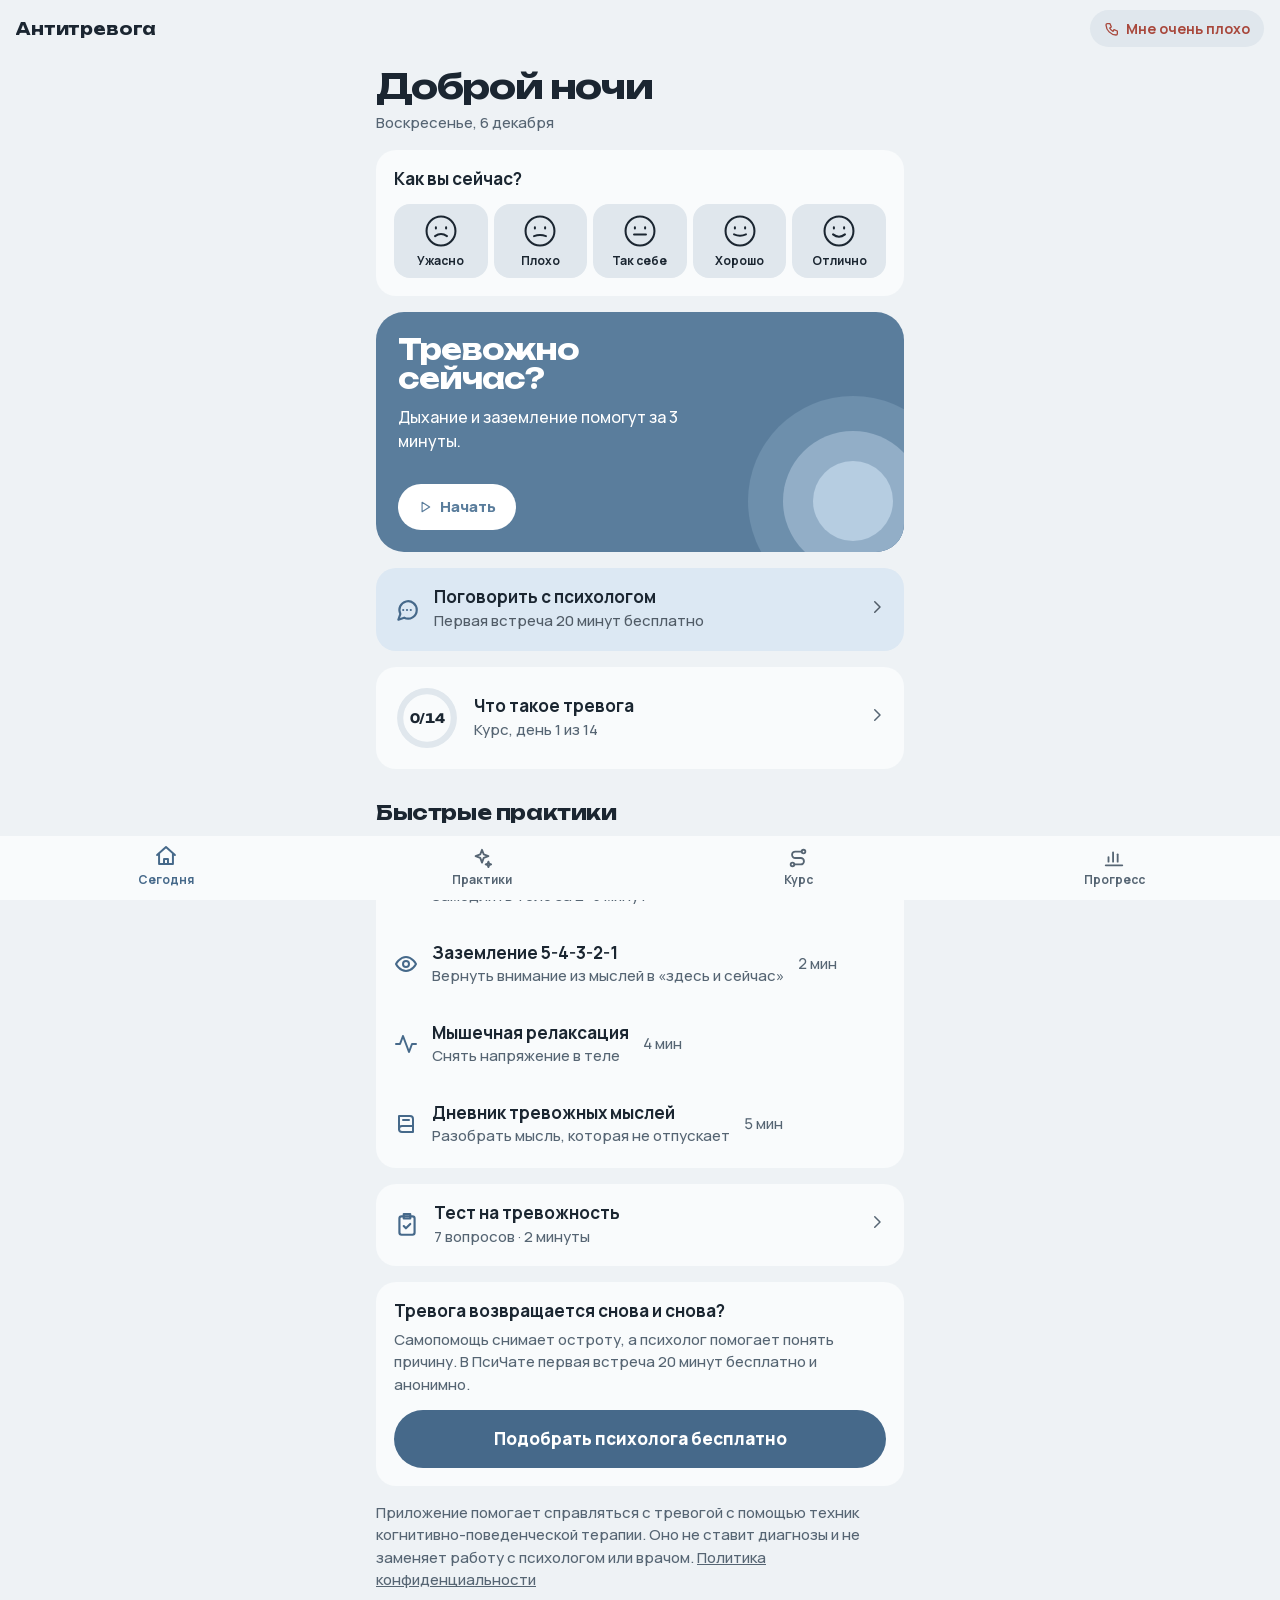
==== commit 43dbd083: "Steady page entrance and add breathing particles Blocks no longer jump after they fade in: fonts are" ====
--- a/webapp/index.html
+++ b/webapp/index.html
@@ -5,9 +5,9 @@
   <meta name="viewport" content="width=device-width, initial-scale=1, viewport-fit=cover">
   <title>Антитревога</title>
   <script src="https://telegram.org/js/telegram-web-app.js"></script>
-  <link rel="preconnect" href="https://fonts.googleapis.com">
-  <link rel="preconnect" href="https://fonts.gstatic.com" crossorigin>
-  <link rel="stylesheet" href="https://fonts.googleapis.com/css2?family=Manrope:wght@400;500;600;700;800&family=Unbounded:wght@500;700&display=swap">
+  <link rel="preload" href="fonts/manrope-cyrillic.woff2" as="font" type="font/woff2" crossorigin>
+  <link rel="preload" href="fonts/unbounded-cyrillic.woff2" as="font" type="font/woff2" crossorigin>
+  <link rel="stylesheet" href="fonts.css">
   <link rel="stylesheet" href="styles.css">
 </head>
 <body>
--- a/webapp/fonts.css
+++ b/webapp/fonts.css
@@ -0,0 +1,21 @@
+/* Шрифты лежат рядом с приложением: Google Fonts из РФ грузятся медленно, а поздняя подмена шрифта сдвигает вёрстку. */
+@font-face {
+  font-family: "Manrope"; font-style: normal; font-weight: 400 800; font-display: swap;
+  src: url(fonts/manrope-cyrillic.woff2) format("woff2");
+  unicode-range: U+0301, U+0400-045F, U+0490-0491, U+04B0-04B1, U+2116;
+}
+@font-face {
+  font-family: "Manrope"; font-style: normal; font-weight: 400 800; font-display: swap;
+  src: url(fonts/manrope-latin.woff2) format("woff2");
+  unicode-range: U+0000-00FF, U+0131, U+0152-0153, U+02BB-02BC, U+02C6, U+02DA, U+02DC, U+0304, U+0308, U+0329, U+2000-206F, U+20AC, U+2122, U+2191, U+2193, U+2212, U+2215, U+FEFF, U+FFFD;
+}
+@font-face {
+  font-family: "Unbounded"; font-style: normal; font-weight: 500 700; font-display: swap;
+  src: url(fonts/unbounded-cyrillic.woff2) format("woff2");
+  unicode-range: U+0301, U+0400-045F, U+0490-0491, U+04B0-04B1, U+2116;
+}
+@font-face {
+  font-family: "Unbounded"; font-style: normal; font-weight: 500 700; font-display: swap;
+  src: url(fonts/unbounded-latin.woff2) format("woff2");
+  unicode-range: U+0000-00FF, U+0131, U+0152-0153, U+02BB-02BC, U+02C6, U+02DA, U+02DC, U+0304, U+0308, U+0329, U+2000-206F, U+20AC, U+2122, U+2191, U+2193, U+2212, U+2215, U+FEFF, U+FFFD;
+}
--- a/webapp/styles.css
+++ b/webapp/styles.css
@@ -1,21 +1,24 @@
 /* Layout: экран приложения — крупный заголовок, затем панели, разделённые шагом тона; меню прикреплено к низу.
    Правила дома: без градиентов, теней, свечения, стекла, капса и иконок в плашках. Поверхности отделяются тоном.
-   Палитра: туманный шалфей (фон), хвойная зелень (действие и поле SOS), персик (тёплое поле психолога и дыхания). */
+   Палитра: утренний туман (фон), спокойный серо-голубой (действие и поле SOS), светло-голубой (поле психолога и дыхательная сфера). */
 :root {
-  --bg: #e8eeea;
-  --surface: #f6f9f7;
-  --surface-2: #d9e3dd;
-  --ink: #12201b;
-  --muted: #4f625b;
-  --accent: #23695a;
+  --bg: #eef2f5;
+  --surface: #f9fbfc;
+  --surface-2: #e0e7ed;
+  --ink: #1b2631;
+  --muted: #566573;
+  --accent: #46698a;
   --accent-ink: #ffffff;
-  --field: #1d4f44;
-  --field-ink: #f3f7f5;
-  --field-2: #2a6658;
-  --peach: #f2c4a2;
-  --peach-ink: #2a1a10;
-  --peach-2: #e9b089;
-  --danger: #b4452f;
+  --field: #5a7d9c;
+  --field-ink: #ffffff;
+  --field-2: #6d8fac;
+  --soft: #dce8f3;
+  --soft-ink: #1b2631;
+  --soft-2: #ccdcea;
+  --orb: #b6cde1;
+  --orb-ink: #15212c;
+  --warn: #c99a52;
+  --danger: #a8483c;
 
   --font-display: "Unbounded", "Manrope", system-ui, sans-serif;
   --font-body: "Manrope", -apple-system, BlinkMacSystemFont, "Segoe UI", Roboto, sans-serif;
@@ -27,38 +30,44 @@
 
 @media (prefers-color-scheme: dark) {
   :root:not([data-theme="light"]) {
-    --bg: #0e1513;
-    --surface: #17211e;
-    --surface-2: #233029;
-    --ink: #e9f0ec;
-    --muted: #a1b3ab;
-    --accent: #7fceb8;
-    --accent-ink: #0d1a16;
-    --field: #1d4f44;
-    --field-ink: #f3f7f5;
-    --field-2: #2a6658;
-    --peach: #f0b994;
-    --peach-ink: #2a1a10;
-    --peach-2: #e3a47b;
-    --danger: #f08a73;
+    --bg: #10151b;
+    --surface: #18202a;
+    --surface-2: #232d39;
+    --ink: #e8edf2;
+    --muted: #9eabb8;
+    --accent: #9dbbd6;
+    --accent-ink: #0f1720;
+    --field: #34506a;
+    --field-ink: #f2f6f9;
+    --field-2: #426180;
+    --soft: #213549;
+    --soft-ink: #e8edf2;
+    --soft-2: #2a4259;
+    --orb: #8fb0cc;
+    --orb-ink: #0f1720;
+    --warn: #d6ad6e;
+    --danger: #f0907f;
     color-scheme: dark;
   }
 }
 :root[data-theme="dark"] {
-  --bg: #0e1513;
-  --surface: #17211e;
-  --surface-2: #233029;
-  --ink: #e9f0ec;
-  --muted: #a1b3ab;
-  --accent: #7fceb8;
-  --accent-ink: #0d1a16;
-  --field: #1d4f44;
-  --field-ink: #f3f7f5;
-  --field-2: #2a6658;
-  --peach: #f0b994;
-  --peach-ink: #2a1a10;
-  --peach-2: #e3a47b;
-  --danger: #f08a73;
+  --bg: #10151b;
+  --surface: #18202a;
+  --surface-2: #232d39;
+  --ink: #e8edf2;
+  --muted: #9eabb8;
+  --accent: #9dbbd6;
+  --accent-ink: #0f1720;
+  --field: #34506a;
+  --field-ink: #f2f6f9;
+  --field-2: #426180;
+  --soft: #213549;
+  --soft-ink: #e8edf2;
+  --soft-2: #2a4259;
+  --orb: #8fb0cc;
+  --orb-ink: #0f1720;
+  --warn: #d6ad6e;
+  --danger: #f0907f;
   color-scheme: dark;
 }
 
@@ -97,8 +106,9 @@
 }
 .brand { flex: 1; font: 700 16px var(--font-display); letter-spacing: -0.01em; }
 .crisis-link {
+  display: inline-flex; align-items: center; gap: 6px;
   border: 0; border-radius: 999px; padding: 8px 14px;
-  background: var(--danger); color: #fff;
+  background: var(--surface-2); color: var(--danger);
   font-size: 14px; font-weight: 700;
 }
 
@@ -132,7 +142,7 @@
   padding: 18px; text-decoration: none;
   transition: background .2s, transform .15s var(--ease);
 }
-button.card:hover { background: color-mix(in srgb, var(--surface) 70%, var(--surface-2)); }
+button.card:not(.warm):not(.current):hover { background: color-mix(in srgb, var(--surface) 55%, var(--surface-2)); }
 .card .title { display: block; font-weight: 700; font-size: 17px; line-height: 1.3; }
 .card .sub { display: block; color: var(--muted); font-size: 15px; margin-top: 2px; }
 .card > p + p, .card > p + .btn, .card > .row + .btn { margin-top: 14px; }
@@ -166,23 +176,26 @@
 .hero .hero-sub { margin-top: 12px; font-size: 16px; max-width: 64%; color: var(--field-ink); }
 .hero .go {
   margin-top: auto; display: inline-flex; align-items: center; gap: 8px;
-  background: var(--peach); color: var(--peach-ink);
+  background: var(--field-ink); color: var(--field);
   border-radius: 999px; padding: 12px 20px; font-weight: 800; font-size: 15px;
 }
 .hero .rings { position: absolute; right: -54px; bottom: -54px; width: 210px; height: 210px; }
 .hero .rings i { position: absolute; inset: 0; margin: auto; border-radius: 50%; }
 .hero .rings .r1 { width: 210px; height: 210px; background: var(--field-2); }
-.hero .rings .r2 { width: 140px; height: 140px; background: color-mix(in srgb, var(--field-2) 50%, var(--peach)); }
-.hero .rings .r3 { width: 80px; height: 80px; background: var(--peach); animation: breathe 8s ease-in-out infinite; }
+.hero .rings .r2 { width: 140px; height: 140px; background: color-mix(in srgb, var(--field-2) 50%, var(--orb)); }
+.hero .rings .r3 { width: 80px; height: 80px; background: var(--orb); animation: breathe 8s ease-in-out infinite; }
 @keyframes breathe {
   0%, 100% { transform: scale(.82); }
   50% { transform: scale(1.12); }
 }
 
 /* Тёплое поле: психолог */
-.warm { background: var(--peach); color: var(--peach-ink); }
-.warm .sub, .warm .chev, .warm .ico { color: color-mix(in srgb, var(--peach-ink) 72%, var(--peach)); }
-button.card.warm:hover { background: var(--peach-2); }
+.warm { background: var(--soft); color: var(--soft-ink); }
+.warm .sub, .warm .chev { color: color-mix(in srgb, var(--soft-ink) 72%, var(--soft)); }
+.warm .ico { color: var(--accent); }
+button.card.warm:hover { background: var(--soft-2); }
+.psy-link { display: flex; align-items: center; justify-content: center; gap: 8px; border: 0; background: none; color: var(--accent); font-weight: 800; padding: 10px; border-radius: 999px; transition: background .2s, transform .15s var(--ease); }
+.psy-link:hover { background: var(--surface-2); }
 
 /* ---------- Настроение ---------- */
 .moods { display: grid; grid-template-columns: repeat(5, 1fr); gap: 6px; margin-top: 14px; }
@@ -220,8 +233,7 @@
 .btn:hover { background: color-mix(in srgb, var(--accent) 86%, var(--ink)); }
 .btn.secondary { background: var(--surface-2); color: var(--ink); }
 .btn.secondary:hover { background: color-mix(in srgb, var(--surface-2) 80%, var(--ink)); }
-.btn.peach { background: var(--peach); color: var(--peach-ink); }
-.btn.peach:hover { background: var(--peach-2); }
+
 .btn:active, .card:active, .hero:active, .mood:active, .list .item:active, .option:active, .chip:active { transform: scale(.97); }
 .pair { display: grid; grid-template-columns: 1fr 1fr; gap: 10px; }
 
@@ -252,15 +264,16 @@
   transition-property: transform; transition-timing-function: cubic-bezier(.45, 0, .55, 1);
 }
 .orb-halo.h1 { width: 236px; height: 236px; background: var(--surface-2); }
-.orb-halo.h2 { width: 184px; height: 184px; background: color-mix(in srgb, var(--surface-2) 55%, var(--peach)); }
-.orb-core { width: 132px; height: 132px; background: var(--peach); }
+.orb-halo.h2 { width: 184px; height: 184px; background: color-mix(in srgb, var(--surface-2) 65%, var(--accent)); }
+.orb-core { width: 132px; height: 132px; background: var(--orb); }
 .orb-ring { position: absolute; width: 300px; height: 300px; transform: rotate(-90deg); }
 .orb-ring circle { fill: none; stroke-width: 6; }
 .orb-ring .track { stroke: transparent; }
 .orb-ring .bar { stroke: var(--accent); stroke-linecap: round; transition: stroke-dashoffset 1s linear; }
-.orb-label { position: relative; z-index: 2; text-align: center; color: var(--peach-ink); pointer-events: none; }
+.particles { position: absolute; inset: 0; width: 100%; height: 100%; z-index: 1; pointer-events: none; color: var(--accent); }
+.orb-label { position: relative; z-index: 2; text-align: center; color: var(--orb-ink); pointer-events: none; }
 .orb-label b { display: block; font: 700 20px var(--font-display); letter-spacing: -0.02em; }
-.orb-label span { font: 700 34px/1 var(--font-display); font-variant-numeric: tabular-nums; }
+.orb-label span { display: block; min-height: 34px; font: 700 34px/1 var(--font-display); font-variant-numeric: tabular-nums; }
 .timer { text-align: center; font-weight: 700; color: var(--muted); font-variant-numeric: tabular-nums; }
 
 .chips { display: flex; flex-wrap: wrap; gap: 8px; }
@@ -276,6 +289,9 @@
 .dots i { flex: 1; height: 6px; border-radius: 3px; background: var(--surface-2); transition: background .3s; }
 .dots i.on { background: var(--accent); }
 .step-num { font: 700 120px/1 var(--font-display); letter-spacing: -0.05em; text-align: center; margin-top: 12px; color: var(--accent); }
+.pmr-stage { position: relative; height: 250px; display: grid; place-items: center; }
+.pmr-stage .count { position: relative; z-index: 2; margin: 0; }
+#app.entering > * { transition: none !important; }
 .count { font: 700 72px/1 var(--font-display); letter-spacing: -0.04em; text-align: center; margin: 16px 0; font-variant-numeric: tabular-nums; }
 
 .option {
@@ -303,6 +319,10 @@
 input[type=range] { width: 100%; accent-color: var(--accent); margin: 8px 0 14px; }
 
 .notice { border-radius: var(--radius); padding: 18px; background: var(--surface-2); font-weight: 700; }
+.notice.statement { display: grid; align-items: center; }
+.notice.statement > * { grid-area: 1 / 1; }
+.notice.statement .sizer { display: grid; visibility: hidden; }
+.notice.statement .sizer > span { grid-area: 1 / 1; }
 .notice.danger { background: color-mix(in srgb, var(--danger) 18%, var(--surface)); font-weight: 600; }
 
 /* ---------- Курс ---------- */
@@ -314,10 +334,11 @@
   background: var(--surface-2); color: var(--ink);
 }
 .node.done .num { background: var(--accent); color: var(--accent-ink); }
-.node.current { background: var(--peach); color: var(--peach-ink); }
-.node.current .sub { color: color-mix(in srgb, var(--peach-ink) 72%, var(--peach)); }
-.node.current .num { background: var(--peach-ink); color: var(--peach); animation: nudge 2.4s var(--ease) infinite; }
-.node.locked { background: transparent; color: var(--muted); }
+.node.current { background: var(--soft); color: var(--soft-ink); }
+button.card.node.current:hover { background: var(--soft-2); }
+.node.current .sub { color: color-mix(in srgb, var(--soft-ink) 72%, var(--soft)); }
+.node.current .num { background: var(--accent); color: var(--accent-ink); animation: nudge 2.4s var(--ease) infinite; }
+.node.locked { background: color-mix(in srgb, var(--surface) 45%, var(--bg)); color: var(--muted); cursor: default; }
 .node.locked .num { background: transparent; color: var(--muted); }
 @keyframes nudge { 0%, 70%, 100% { transform: scale(1); } 80% { transform: scale(1.12); } }
 
@@ -335,7 +356,7 @@
 .chart .area { fill: color-mix(in srgb, var(--accent) 14%, transparent); }
 .chart .pt { fill: var(--surface); stroke: var(--accent); stroke-width: 3; }
 .chart .bar { fill: var(--accent); }
-.chart .bar.warn { fill: var(--peach-2); }
+.chart .bar.warn { fill: var(--warn); }
 .chart .bar.bad { fill: var(--danger); }
 .chart .val { fill: var(--ink); }
 
@@ -343,7 +364,7 @@
 .gauge { display: block; width: 260px; max-width: 100%; margin: 0 auto; }
 .gauge .track { stroke: var(--surface-2); }
 .gauge .bar { stroke: var(--accent); stroke-linecap: round; }
-.gauge .bar.warn { stroke: var(--peach-2); }
+.gauge .bar.warn { stroke: var(--warn); }
 .gauge .bar.bad { stroke: var(--danger); }
 .score { text-align: center; font: 700 64px/1 var(--font-display); letter-spacing: -0.05em; margin-top: -76px; font-variant-numeric: tabular-nums; }
 .score small { font-size: 20px; color: var(--muted); letter-spacing: 0; }
@@ -355,3 +376,7 @@
   *, *::before, *::after { animation-duration: .001s !important; animation-iteration-count: 1 !important; transition-duration: .001s !important; }
 }
 .mood-reply + .btn { margin-top: 12px; }
+.crisis-link:hover { background: color-mix(in srgb, var(--surface-2) 75%, var(--danger)); }
+.crisis-link { white-space: nowrap; flex: none; }
+.brand { min-width: 0; overflow: hidden; text-overflow: ellipsis; white-space: nowrap; }
+.psy-link svg { flex: none; }
